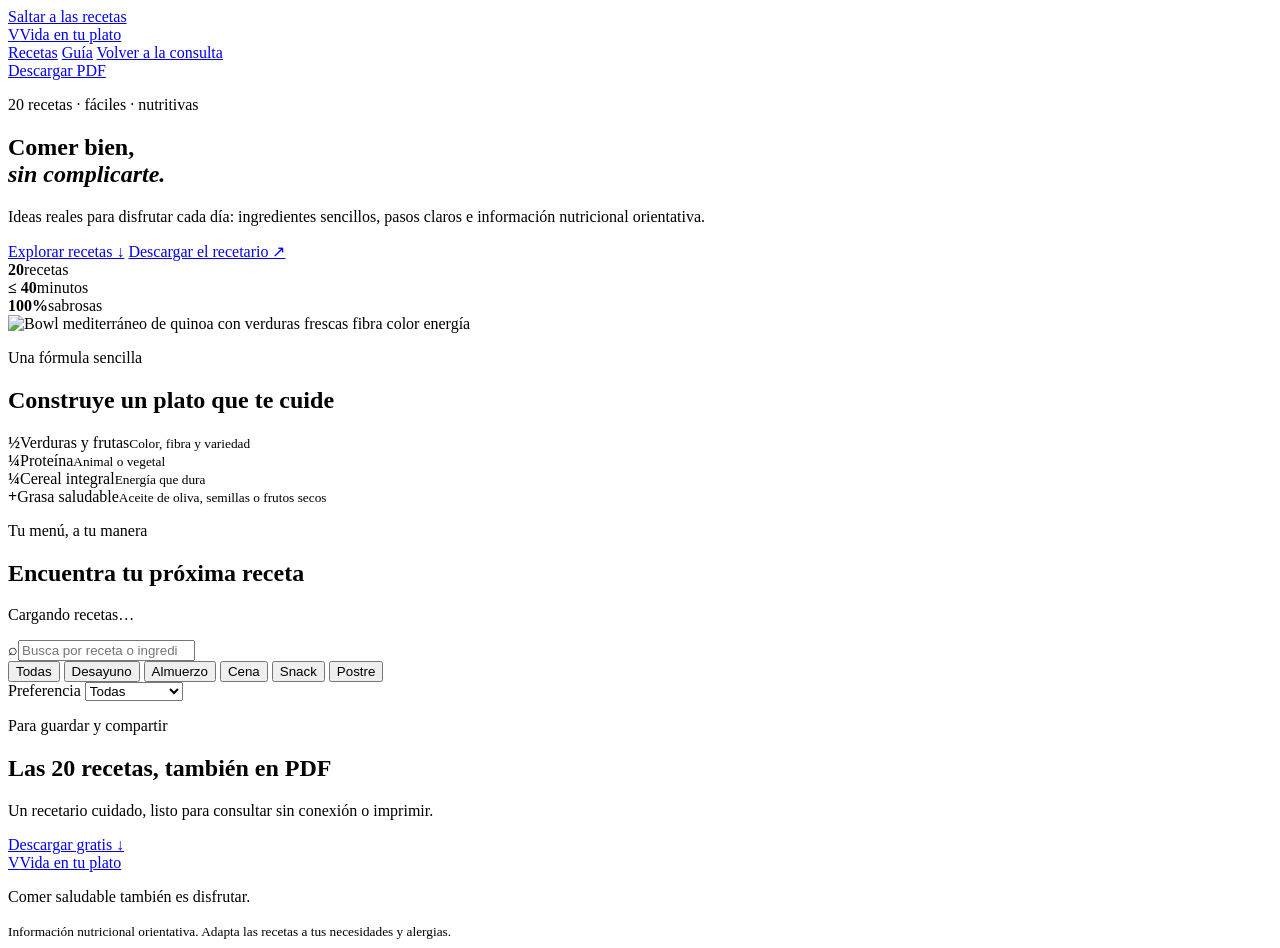
==== recetario/index.html @ 572459e5 "Añade el recetario integrado Crea la página interna del recetario para eliminar la dependencia de Ch" ====
<!doctype html>
<html lang="es">
<head>
  <meta charset="utf-8">
  <meta name="viewport" content="width=device-width, initial-scale=1">
  <title>Vida en tu plato | Recetario de Paulina Lagos</title>
  <meta name="description" content="20 recetas saludables con buscador, filtros, ingredientes, preparación e información nutricional orientativa.">
  <meta name="theme-color" content="#f6f1e7">
  <meta property="og:title" content="Vida en tu plato | Paulina Lagos">
  <meta property="og:description" content="20 recetas saludables, fáciles y llenas de sabor.">
  <meta property="og:type" content="website">
  <meta property="og:image" content="https://nutripaulilagos.github.io/nutricionfemenina/recetario/og.webp">
  <link rel="stylesheet" href="styles.css">
  <script src="app.js" defer></script>
</head>
<body>
  <a class="skip-link" href="#recetas">Saltar a las recetas</a>
  <main>
    <header class="nav">
      <a class="brand" href="#inicio" aria-label="Ir al inicio del recetario"><span aria-hidden="true">V</span>Vida en tu plato</a>
      <nav aria-label="Navegación del recetario">
        <a href="#recetas">Recetas</a>
        <a href="#guia">Guía</a>
        <a href="../" target="_top">Volver a la consulta</a>
      </nav>
      <a class="download small" href="recetario-vida-en-tu-plato.pdf" download>Descargar PDF</a>
    </header>

    <section class="hero" id="inicio">
      <div class="hero-copy">
        <p class="eyebrow">20 recetas · fáciles · nutritivas</p>
        <h1>Comer bien,<br><em>sin complicarte.</em></h1>
        <p class="intro">Ideas reales para disfrutar cada día: ingredientes sencillos, pasos claros e información nutricional orientativa.</p>
        <div class="hero-actions">
          <a class="primary" href="#recetas">Explorar recetas ↓</a>
          <a class="text-link" href="recetario-vida-en-tu-plato.pdf" download>Descargar el recetario ↗</a>
        </div>
        <div class="stats" aria-label="Resumen del recetario">
          <div><strong>20</strong><span>recetas</span></div>
          <div><strong>≤ 40</strong><span>minutos</span></div>
          <div><strong>100%</strong><span>sabrosas</span></div>
        </div>
      </div>
      <div class="hero-art" aria-label="Selección de recetas saludables">
        <img class="hero-photo" src="recipes/05.webp" alt="Bowl mediterráneo de quinoa con verduras frescas" width="1100" height="1100">
        <span class="note n1">fibra</span>
        <span class="note n2">color</span>
        <span class="note n3">energía</span>
      </div>
    </section>

    <section class="guide" id="guia">
      <p class="eyebrow">Una fórmula sencilla</p>
      <h2>Construye un plato que te cuide</h2>
      <div class="formula">
        <div><b>½</b><span>Verduras y frutas</span><small>Color, fibra y variedad</small></div>
        <div><b>¼</b><span>Proteína</span><small>Animal o vegetal</small></div>
        <div><b>¼</b><span>Cereal integral</span><small>Energía que dura</small></div>
        <div><b>+</b><span>Grasa saludable</span><small>Aceite de oliva, semillas o frutos secos</small></div>
      </div>
    </section>

    <section class="recipes-section" id="recetas">
      <div class="section-head">
        <div>
          <p class="eyebrow">Tu menú, a tu manera</p>
          <h2>Encuentra tu próxima receta</h2>
        </div>
        <p id="recipe-count" aria-live="polite">Cargando recetas…</p>
      </div>
      <div class="tools">
        <label class="search"><span aria-hidden="true">⌕</span><input id="recipe-search" type="search" aria-label="Buscar recetas" placeholder="Busca por receta o ingrediente…"></label>
        <div class="chips" aria-label="Filtrar por comida">
          <button class="active" type="button" data-category="Todas" aria-pressed="true">Todas</button>
          <button type="button" data-category="Desayuno" aria-pressed="false">Desayuno</button>
          <button type="button" data-category="Almuerzo" aria-pressed="false">Almuerzo</button>
          <button type="button" data-category="Cena" aria-pressed="false">Cena</button>
          <button type="button" data-category="Snack" aria-pressed="false">Snack</button>
          <button type="button" data-category="Postre" aria-pressed="false">Postre</button>
        </div>
        <label class="diet">Preferencia
          <select id="diet-filter">
            <option>Todas</option>
            <option>Vegetariana</option>
            <option>Vegana</option>
            <option>Sin gluten</option>
            <option>Alta proteína</option>
          </select>
        </label>
      </div>
      <div class="grid" id="recipe-grid"></div>
      <div class="empty" id="empty-state" hidden>
        <span aria-hidden="true">🥣</span>
        <h3>No encontramos coincidencias</h3>
        <p>Prueba con otro ingrediente o elimina algún filtro.</p>
      </div>
      <noscript>Activa JavaScript para usar el buscador y abrir las recetas. También puedes descargar el recetario en PDF.</noscript>
    </section>

    <section class="download-band">
      <div>
        <p class="eyebrow">Para guardar y compartir</p>
        <h2>Las 20 recetas, también en PDF</h2>
        <p>Un recetario cuidado, listo para consultar sin conexión o imprimir.</p>
      </div>
      <a class="primary light" href="recetario-vida-en-tu-plato.pdf" download>Descargar gratis ↓</a>
    </section>

    <footer>
      <a class="brand" href="#inicio"><span aria-hidden="true">V</span>Vida en tu plato</a>
      <p>Comer saludable también es disfrutar.</p>
      <small>Información nutricional orientativa. Adapta las recetas a tus necesidades y alergias.</small>
    </footer>
  </main>

  <div class="modal-backdrop" id="recipe-modal" role="presentation" hidden>
    <article class="modal" role="dialog" aria-modal="true" aria-labelledby="recipe-title">
      <button class="close" type="button" aria-label="Cerrar receta">×</button>
      <img class="modal-photo" id="modal-photo" src="" alt="" width="1100" height="1100">
      <div class="modal-title">
        <div>
          <p class="eyebrow" id="modal-category"></p>
          <h2 id="recipe-title"></h2>
          <p id="modal-description"></p>
        </div>
      </div>
      <div class="quick" id="modal-quick"></div>
      <div class="modal-grid">
        <section><h3>Ingredientes</h3><ul id="modal-ingredients"></ul></section>
        <section><h3>Preparación</h3><ol id="modal-steps"></ol></section>
      </div>
      <div class="nutrition">
        <h3>Por porción</h3>
        <div id="modal-nutrition"></div>
      </div>
      <div class="details" id="modal-details"></div>
    </article>
  </div>
</body>
</html>
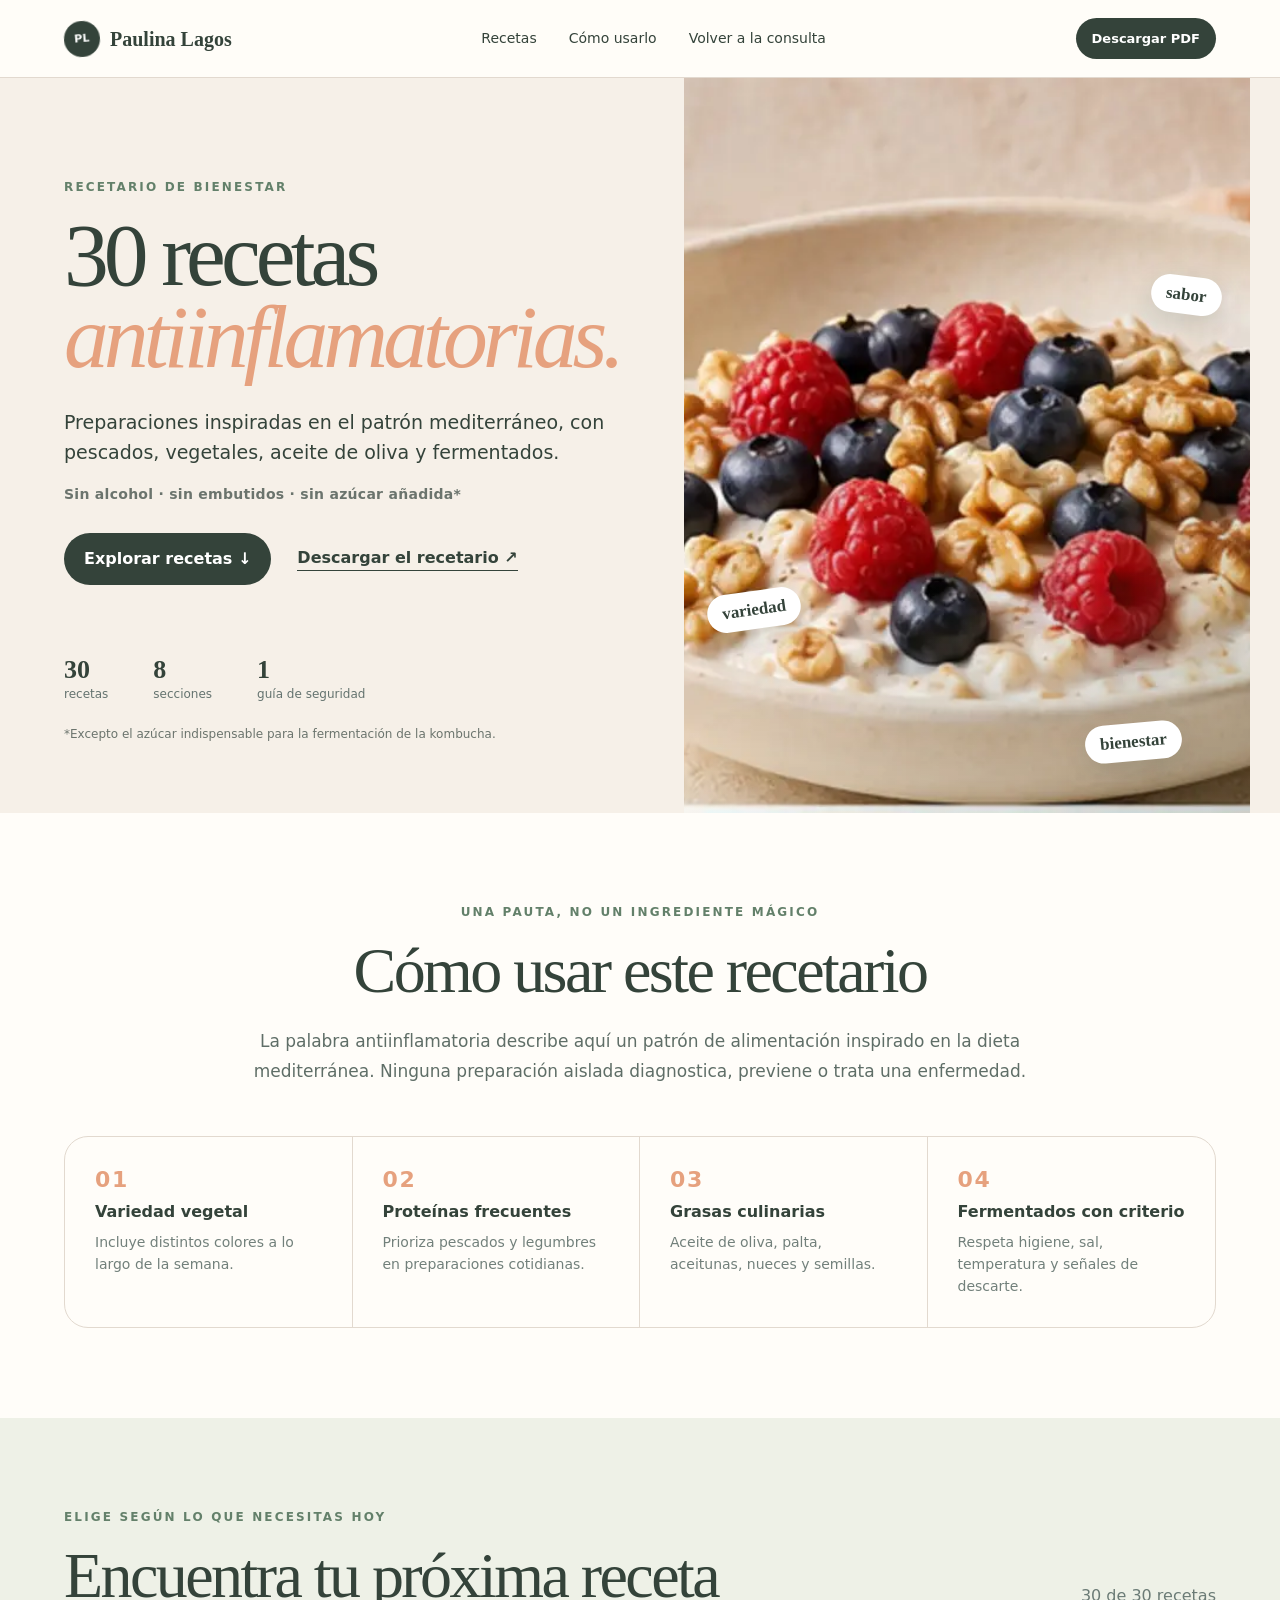
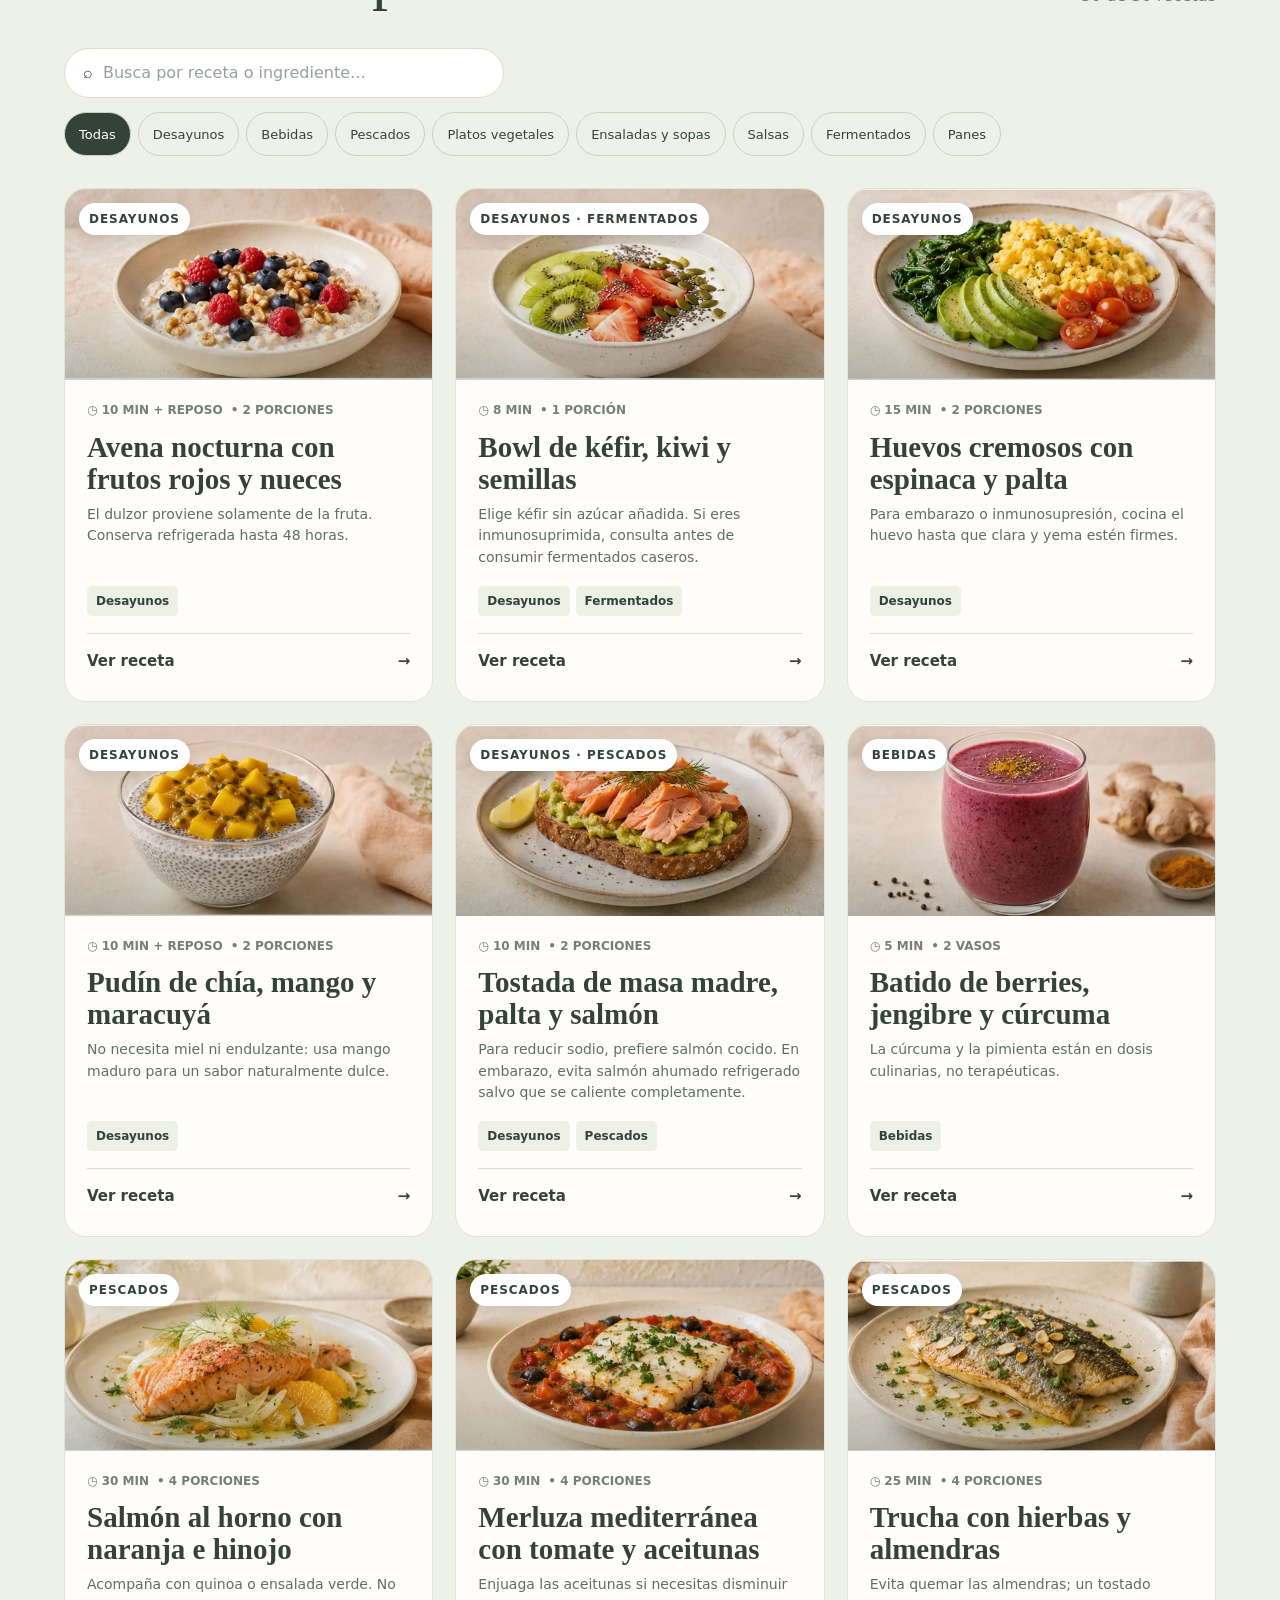
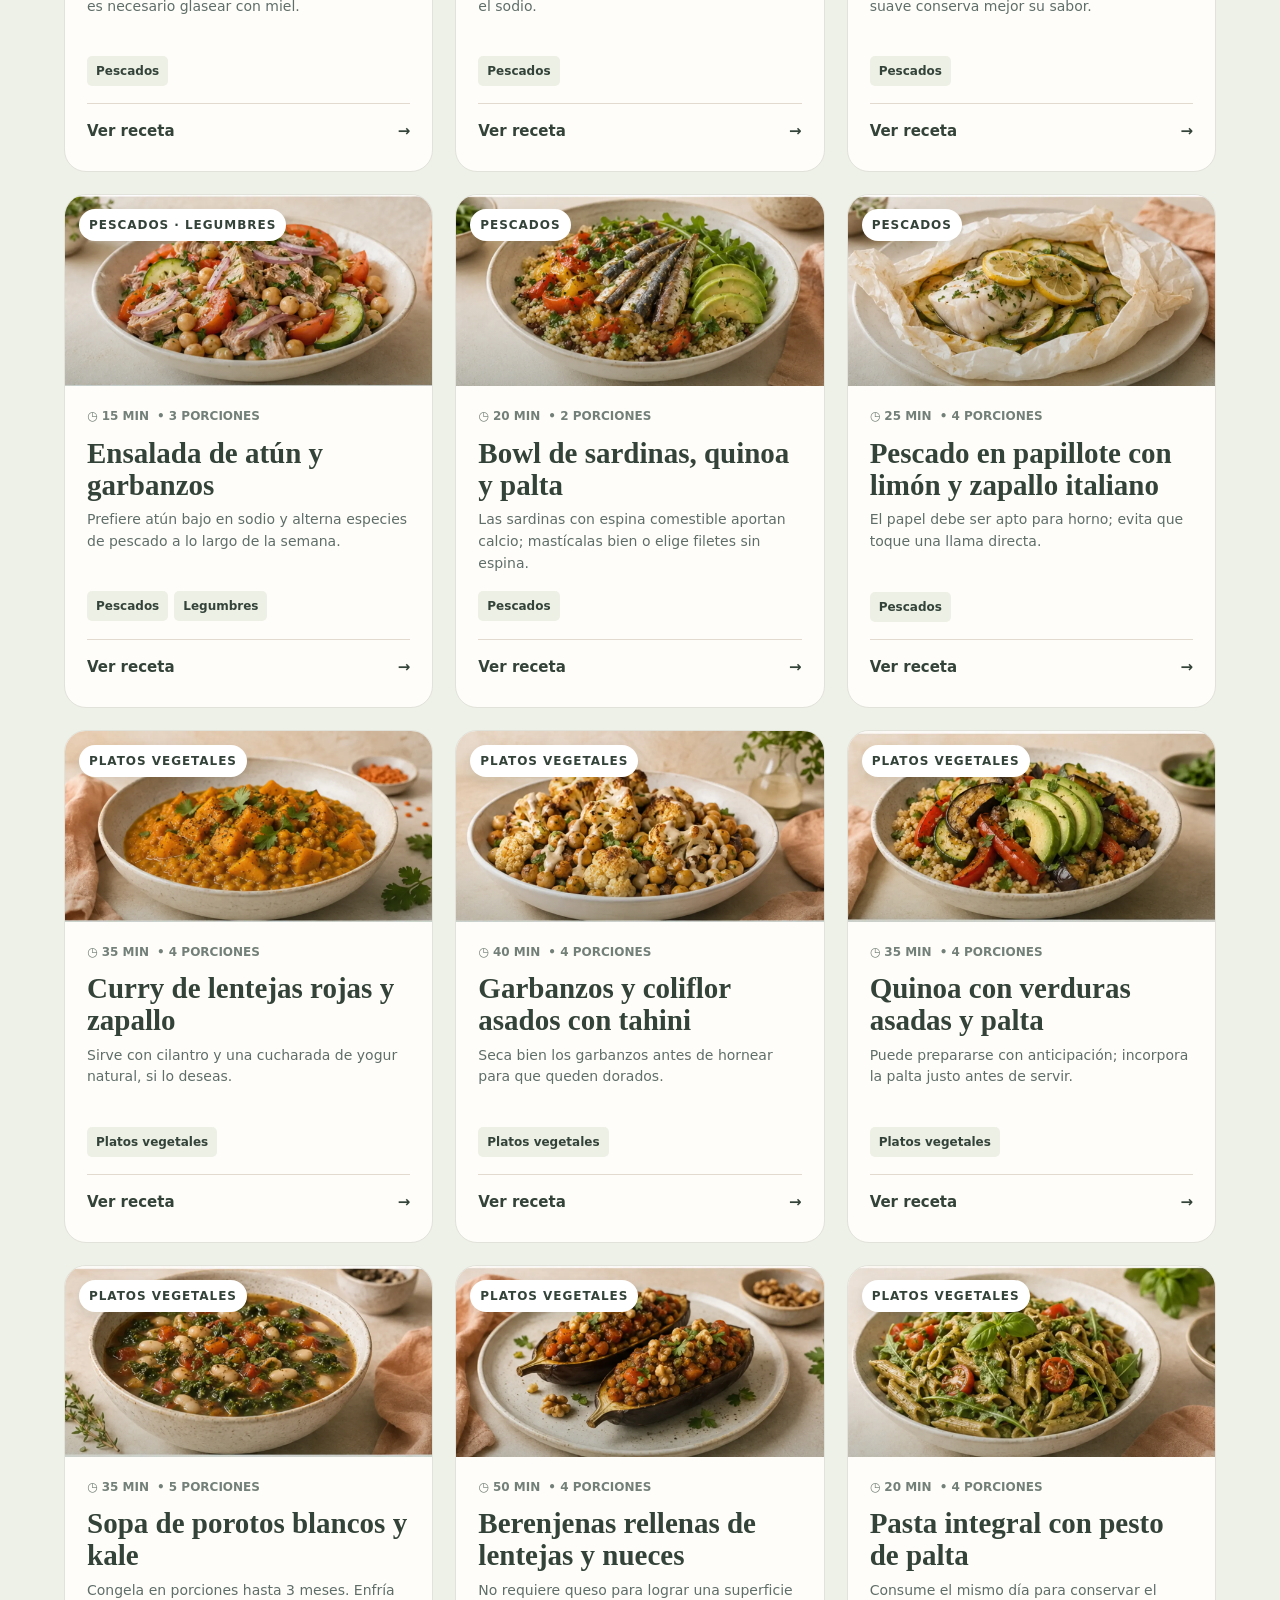
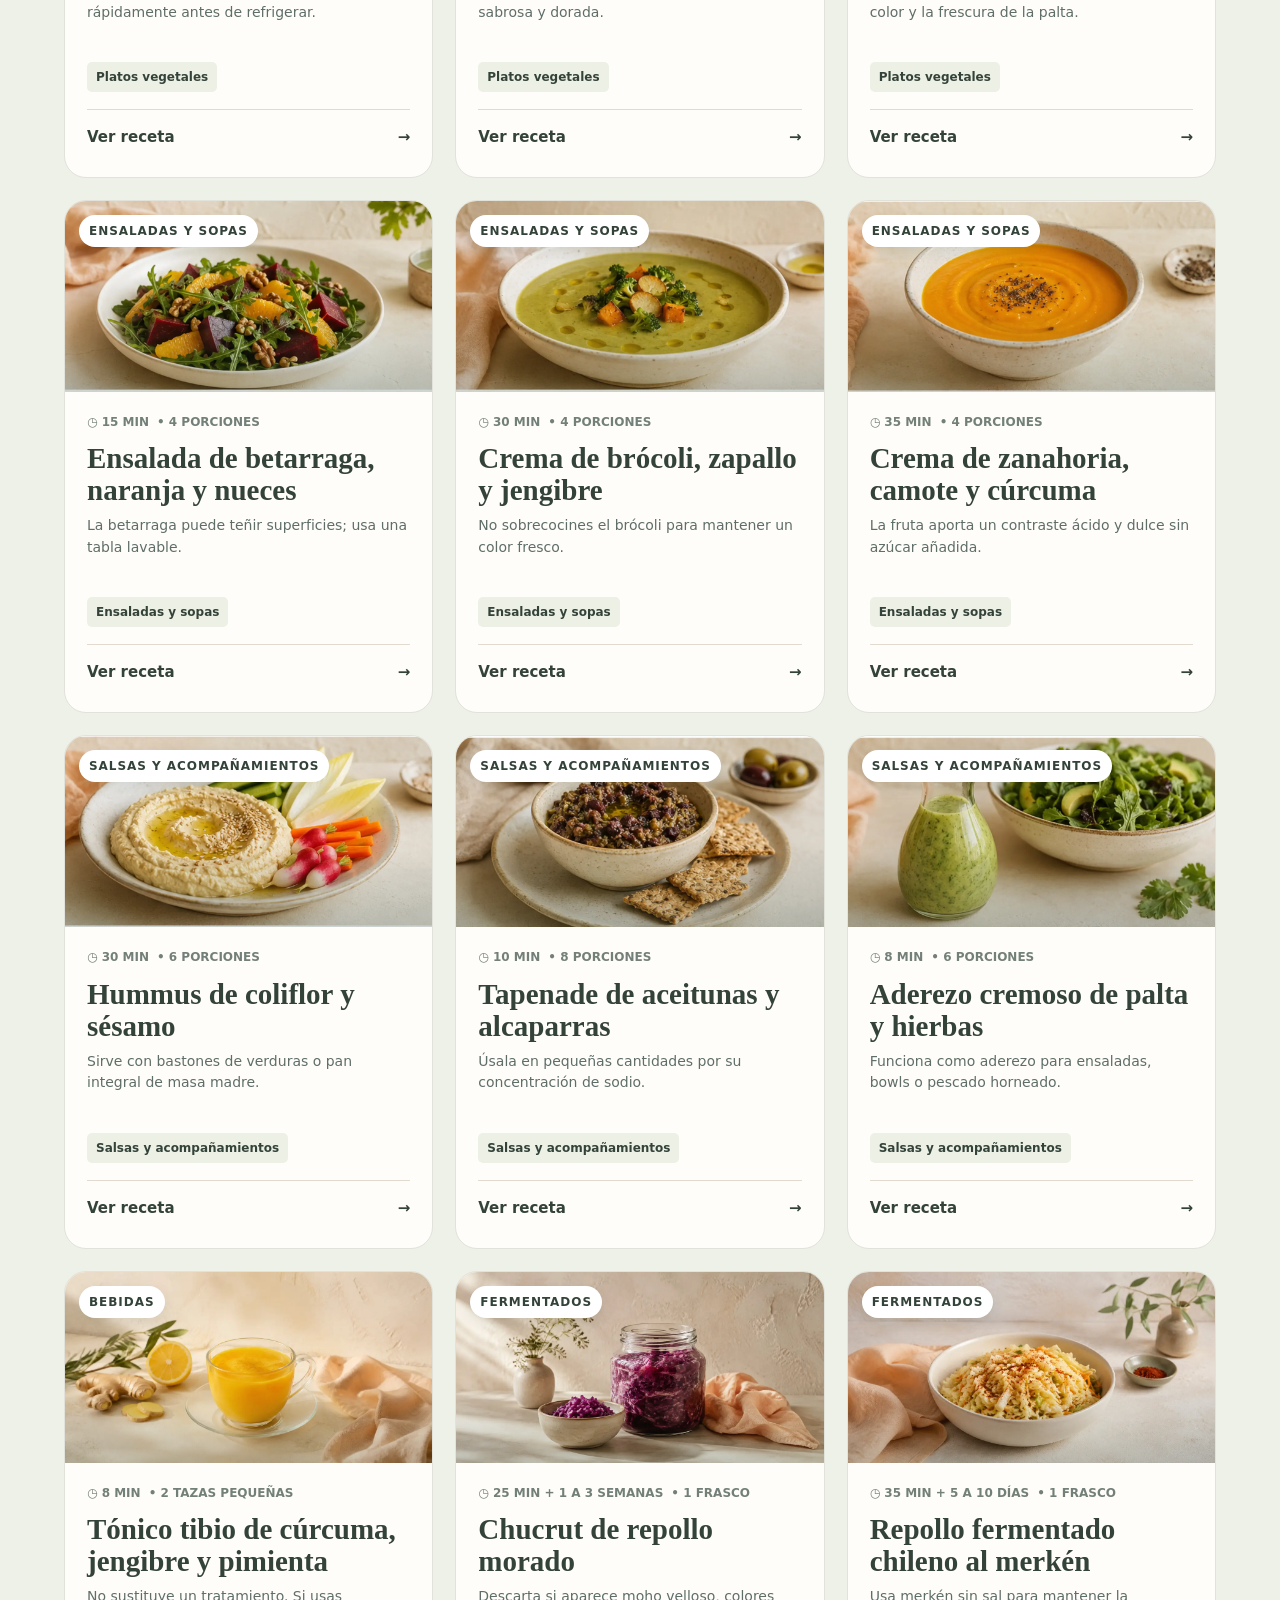
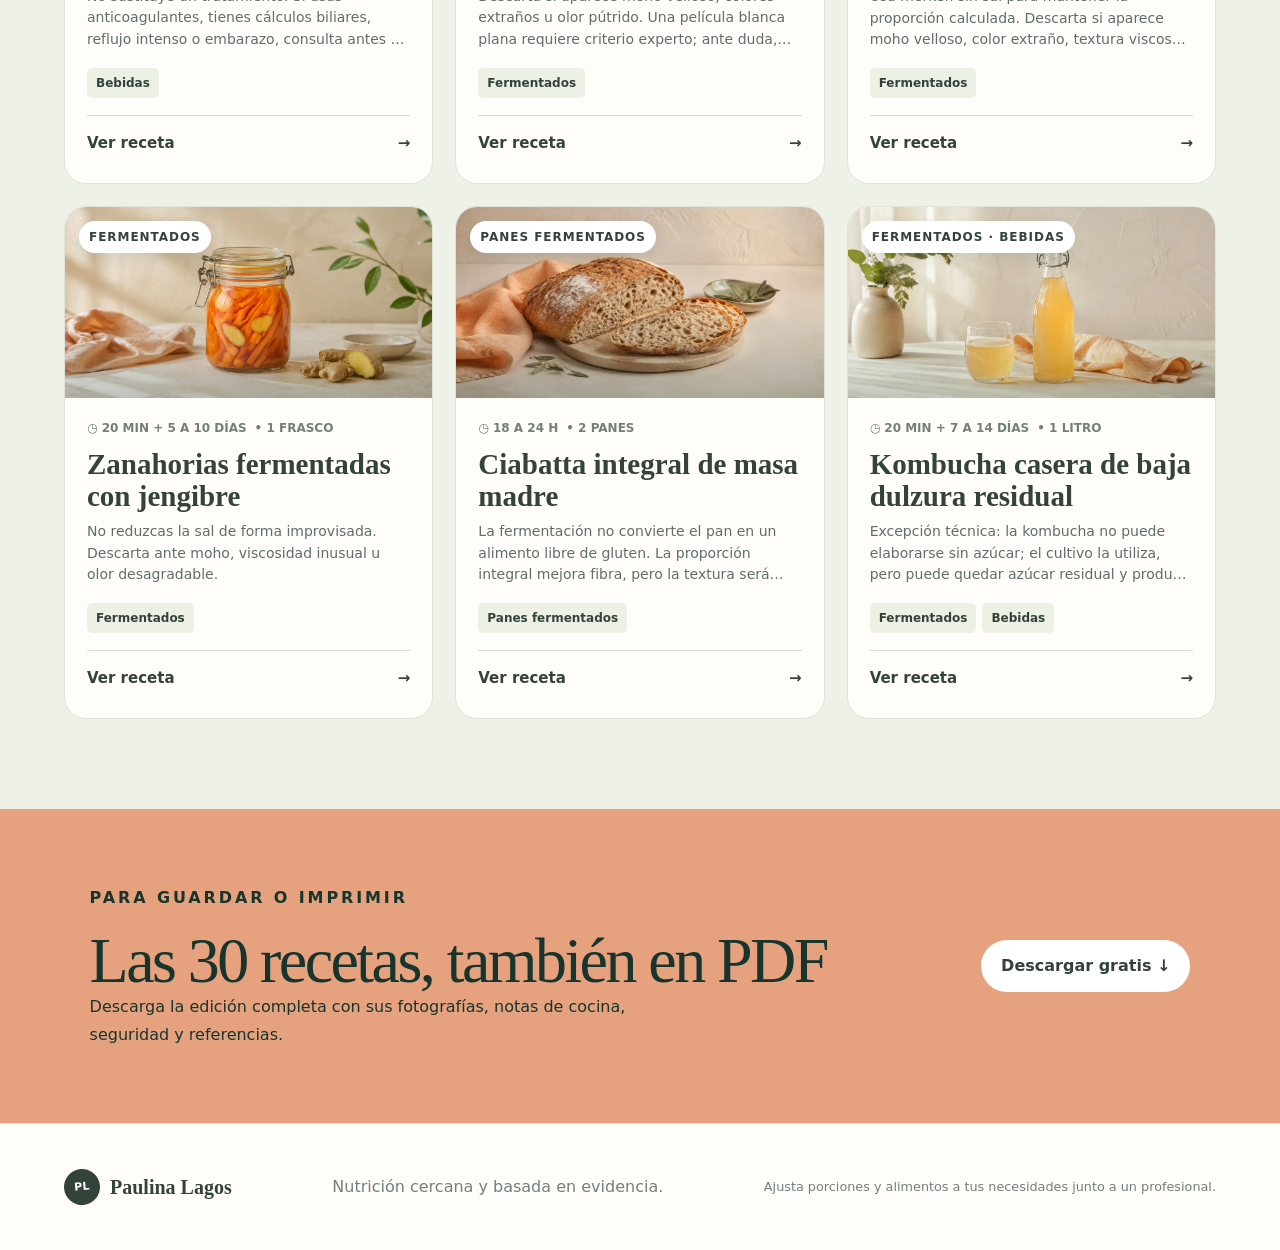
==== commit 3b91e17f: "Integra recetario mediterráneo de 30 recetas" ====
--- a/recetario/index.html
+++ b/recetario/index.html
@@ -3,125 +3,121 @@
 <head>
   <meta charset="utf-8">
   <meta name="viewport" content="width=device-width, initial-scale=1">
-  <title>Vida en tu plato | Recetario de Paulina Lagos</title>
-  <meta name="description" content="20 recetas saludables con buscador, filtros, ingredientes, preparación e información nutricional orientativa.">
+  <title>30 recetas antiinflamatorias | Paulina Lagos</title>
+  <meta name="description" content="Recetario de bienestar con 30 preparaciones inspiradas en el patrón mediterráneo: pescados, vegetales, aceite de oliva y fermentados.">
   <meta name="theme-color" content="#f6f1e7">
-  <meta property="og:title" content="Vida en tu plato | Paulina Lagos">
-  <meta property="og:description" content="20 recetas saludables, fáciles y llenas de sabor.">
+  <meta property="og:title" content="30 recetas antiinflamatorias | Paulina Lagos">
+  <meta property="og:description" content="Pescados, vegetales, aceite de oliva y fermentados en un recetario práctico y basado en una pauta mediterránea.">
   <meta property="og:type" content="website">
   <meta property="og:image" content="https://nutripaulilagos.github.io/nutricionfemenina/recetario/og.webp">
-  <link rel="stylesheet" href="styles.css">
-  <script src="app.js" defer></script>
+  <link rel="stylesheet" href="styles.css?v=20260904-mediterraneo">
+  <script src="app.js?v=20260904-mediterraneo" defer></script>
 </head>
 <body>
   <a class="skip-link" href="#recetas">Saltar a las recetas</a>
   <main>
     <header class="nav">
-      <a class="brand" href="#inicio" aria-label="Ir al inicio del recetario"><span aria-hidden="true">V</span>Vida en tu plato</a>
+      <a class="brand" href="#inicio" aria-label="Ir al inicio del recetario"><span aria-hidden="true">PL</span>Paulina Lagos</a>
       <nav aria-label="Navegación del recetario">
         <a href="#recetas">Recetas</a>
-        <a href="#guia">Guía</a>
+        <a href="#guia">Cómo usarlo</a>
         <a href="../" target="_top">Volver a la consulta</a>
       </nav>
-      <a class="download small" href="recetario-vida-en-tu-plato.pdf" download>Descargar PDF</a>
+      <a class="download small" href="recetario-bienestar-dieta-mediterranea.pdf" download>Descargar PDF</a>
     </header>
 
     <section class="hero" id="inicio">
       <div class="hero-copy">
-        <p class="eyebrow">20 recetas · fáciles · nutritivas</p>
-        <h1>Comer bien,<br><em>sin complicarte.</em></h1>
-        <p class="intro">Ideas reales para disfrutar cada día: ingredientes sencillos, pasos claros e información nutricional orientativa.</p>
+        <p class="eyebrow">Recetario de bienestar</p>
+        <h1>30 recetas<br><em>antiinflamatorias.</em></h1>
+        <p class="intro">Preparaciones inspiradas en el patrón mediterráneo, con pescados, vegetales, aceite de oliva y fermentados.</p>
+        <p class="hero-note">Sin alcohol · sin embutidos · sin azúcar añadida*</p>
         <div class="hero-actions">
           <a class="primary" href="#recetas">Explorar recetas ↓</a>
-          <a class="text-link" href="recetario-vida-en-tu-plato.pdf" download>Descargar el recetario ↗</a>
+          <a class="text-link" href="recetario-bienestar-dieta-mediterranea.pdf" download>Descargar el recetario ↗</a>
         </div>
         <div class="stats" aria-label="Resumen del recetario">
-          <div><strong>20</strong><span>recetas</span></div>
-          <div><strong>≤ 40</strong><span>minutos</span></div>
-          <div><strong>100%</strong><span>sabrosas</span></div>
+          <div><strong>30</strong><span>recetas</span></div>
+          <div><strong>8</strong><span>secciones</span></div>
+          <div><strong>1</strong><span>guía de seguridad</span></div>
         </div>
+        <small class="sugar-note">*Excepto el azúcar indispensable para la fermentación de la kombucha.</small>
       </div>
-      <div class="hero-art" aria-label="Selección de recetas saludables">
-        <img class="hero-photo" src="recipes/05.webp" alt="Bowl mediterráneo de quinoa con verduras frescas" width="1100" height="1100">
-        <span class="note n1">fibra</span>
-        <span class="note n2">color</span>
-        <span class="note n3">energía</span>
+      <div class="hero-art" aria-label="Avena nocturna con frutos rojos y nueces">
+        <img class="hero-photo" src="recipes/01.webp" alt="Avena nocturna con frutos rojos y nueces" width="1200" height="624" fetchpriority="high">
+        <span class="note n1">variedad</span>
+        <span class="note n2">sabor</span>
+        <span class="note n3">bienestar</span>
       </div>
     </section>
 
     <section class="guide" id="guia">
-      <p class="eyebrow">Una fórmula sencilla</p>
-      <h2>Construye un plato que te cuide</h2>
+      <p class="eyebrow">Una pauta, no un ingrediente mágico</p>
+      <h2>Cómo usar este recetario</h2>
+      <p class="guide-intro">La palabra antiinflamatoria describe aquí un patrón de alimentación inspirado en la dieta mediterránea. Ninguna preparación aislada diagnostica, previene o trata una enfermedad.</p>
       <div class="formula">
-        <div><b>½</b><span>Verduras y frutas</span><small>Color, fibra y variedad</small></div>
-        <div><b>¼</b><span>Proteína</span><small>Animal o vegetal</small></div>
-        <div><b>¼</b><span>Cereal integral</span><small>Energía que dura</small></div>
-        <div><b>+</b><span>Grasa saludable</span><small>Aceite de oliva, semillas o frutos secos</small></div>
+        <div><b>01</b><span>Variedad vegetal</span><small>Incluye distintos colores a lo largo de la semana.</small></div>
+        <div><b>02</b><span>Proteínas frecuentes</span><small>Prioriza pescados y legumbres en preparaciones cotidianas.</small></div>
+        <div><b>03</b><span>Grasas culinarias</span><small>Aceite de oliva, palta, aceitunas, nueces y semillas.</small></div>
+        <div><b>04</b><span>Fermentados con criterio</span><small>Respeta higiene, sal, temperatura y señales de descarte.</small></div>
       </div>
     </section>
 
     <section class="recipes-section" id="recetas">
       <div class="section-head">
         <div>
-          <p class="eyebrow">Tu menú, a tu manera</p>
+          <p class="eyebrow">Elige según lo que necesitas hoy</p>
           <h2>Encuentra tu próxima receta</h2>
         </div>
         <p id="recipe-count" aria-live="polite">Cargando recetas…</p>
       </div>
       <div class="tools">
         <label class="search"><span aria-hidden="true">⌕</span><input id="recipe-search" type="search" aria-label="Buscar recetas" placeholder="Busca por receta o ingrediente…"></label>
-        <div class="chips" aria-label="Filtrar por comida">
+        <div class="chips" aria-label="Filtrar recetas por sección">
           <button class="active" type="button" data-category="Todas" aria-pressed="true">Todas</button>
-          <button type="button" data-category="Desayuno" aria-pressed="false">Desayuno</button>
-          <button type="button" data-category="Almuerzo" aria-pressed="false">Almuerzo</button>
-          <button type="button" data-category="Cena" aria-pressed="false">Cena</button>
-          <button type="button" data-category="Snack" aria-pressed="false">Snack</button>
-          <button type="button" data-category="Postre" aria-pressed="false">Postre</button>
+          <button type="button" data-category="Desayunos" aria-pressed="false">Desayunos</button>
+          <button type="button" data-category="Bebidas" aria-pressed="false">Bebidas</button>
+          <button type="button" data-category="Pescados" aria-pressed="false">Pescados</button>
+          <button type="button" data-category="Platos vegetales" aria-pressed="false">Platos vegetales</button>
+          <button type="button" data-category="Ensaladas y sopas" aria-pressed="false">Ensaladas y sopas</button>
+          <button type="button" data-category="Salsas y acompañamientos" aria-pressed="false">Salsas</button>
+          <button type="button" data-category="Fermentados" aria-pressed="false">Fermentados</button>
+          <button type="button" data-category="Panes fermentados" aria-pressed="false">Panes</button>
         </div>
-        <label class="diet">Preferencia
-          <select id="diet-filter">
-            <option>Todas</option>
-            <option>Vegetariana</option>
-            <option>Vegana</option>
-            <option>Sin gluten</option>
-            <option>Alta proteína</option>
-          </select>
-        </label>
       </div>
       <div class="grid" id="recipe-grid"></div>
       <div class="empty" id="empty-state" hidden>
         <span aria-hidden="true">🥣</span>
         <h3>No encontramos coincidencias</h3>
-        <p>Prueba con otro ingrediente o elimina algún filtro.</p>
+        <p>Prueba con otro ingrediente o elimina el filtro.</p>
       </div>
       <noscript>Activa JavaScript para usar el buscador y abrir las recetas. También puedes descargar el recetario en PDF.</noscript>
     </section>
 
     <section class="download-band">
       <div>
-        <p class="eyebrow">Para guardar y compartir</p>
-        <h2>Las 20 recetas, también en PDF</h2>
-        <p>Un recetario cuidado, listo para consultar sin conexión o imprimir.</p>
+        <p class="eyebrow">Para guardar o imprimir</p>
+        <h2>Las 30 recetas, también en PDF</h2>
+        <p>Descarga la edición completa con sus fotografías, notas de cocina, seguridad y referencias.</p>
       </div>
-      <a class="primary light" href="recetario-vida-en-tu-plato.pdf" download>Descargar gratis ↓</a>
+      <a class="primary light" href="recetario-bienestar-dieta-mediterranea.pdf" download>Descargar gratis ↓</a>
     </section>
 
     <footer>
-      <a class="brand" href="#inicio"><span aria-hidden="true">V</span>Vida en tu plato</a>
-      <p>Comer saludable también es disfrutar.</p>
-      <small>Información nutricional orientativa. Adapta las recetas a tus necesidades y alergias.</small>
+      <a class="brand" href="#inicio"><span aria-hidden="true">PL</span>Paulina Lagos</a>
+      <p>Nutrición cercana y basada en evidencia.</p>
+      <small>Ajusta porciones y alimentos a tus necesidades junto a un profesional.</small>
     </footer>
   </main>
 
   <div class="modal-backdrop" id="recipe-modal" role="presentation" hidden>
-    <article class="modal" role="dialog" aria-modal="true" aria-labelledby="recipe-title">
+    <article class="modal" role="dialog" aria-modal="true" aria-labelledby="recipe-title" aria-describedby="modal-note">
       <button class="close" type="button" aria-label="Cerrar receta">×</button>
-      <img class="modal-photo" id="modal-photo" src="" alt="" width="1100" height="1100">
+      <img class="modal-photo" id="modal-photo" src="" alt="" width="1200" height="624">
       <div class="modal-title">
         <div>
           <p class="eyebrow" id="modal-category"></p>
           <h2 id="recipe-title"></h2>
-          <p id="modal-description"></p>
         </div>
       </div>
       <div class="quick" id="modal-quick"></div>
@@ -129,11 +125,7 @@
         <section><h3>Ingredientes</h3><ul id="modal-ingredients"></ul></section>
         <section><h3>Preparación</h3><ol id="modal-steps"></ol></section>
       </div>
-      <div class="nutrition">
-        <h3>Por porción</h3>
-        <div id="modal-nutrition"></div>
-      </div>
-      <div class="details" id="modal-details"></div>
+      <aside class="details" id="modal-note"><strong>Nota de cocina y seguridad</strong><p></p></aside>
     </article>
   </div>
 </body>
--- a/recetario/styles.css
+++ b/recetario/styles.css
@@ -0,0 +1,389 @@
+/*! tailwindcss v4.2.1 | MIT License | https://tailwindcss.com */
+@layer theme{:root,:host{--font-sans:ui-sans-serif, system-ui, sans-serif, "Apple Color Emoji", "Segoe UI Emoji", "Segoe UI Symbol", "Noto Color Emoji";--font-serif:ui-serif, Georgia, Cambria, "Times New Roman", Times, serif;--font-mono:ui-monospace, SFMono-Regular, Menlo, Monaco, Consolas, "Liberation Mono", "Courier New", monospace;--spacing:.25rem;--default-font-family:var(--font-sans);--default-mono-font-family:var(--font-mono)}
+}
+@layer base{*,:after,:before,::backdrop{box-sizing:border-box;border:0 solid;margin:0;padding:0}
+::file-selector-button{box-sizing:border-box;border:0 solid;margin:0;padding:0}
+html,:host{-webkit-text-size-adjust:100%;tab-size:4;line-height:1.5;font-family:var(--default-font-family,ui-sans-serif, system-ui, sans-serif, "Apple Color Emoji", "Segoe UI Emoji", "Segoe UI Symbol", "Noto Color Emoji");font-feature-settings:var(--default-font-feature-settings,normal);font-variation-settings:var(--default-font-variation-settings,normal);-webkit-tap-highlight-color:transparent}
+hr{height:0;color:inherit;border-top-width:1px}
+abbr:where([title]){-webkit-text-decoration:underline dotted;text-decoration:underline dotted}
+h1,h2,h3,h4,h5,h6{font-size:inherit;font-weight:inherit}
+a{color:inherit;-webkit-text-decoration:inherit;-webkit-text-decoration:inherit;-webkit-text-decoration:inherit;-webkit-text-decoration:inherit;text-decoration:inherit}
+b,strong{font-weight:bolder}
+code,kbd,samp,pre{font-family:var(--default-mono-font-family,ui-monospace, SFMono-Regular, Menlo, Monaco, Consolas, "Liberation Mono", "Courier New", monospace);font-feature-settings:var(--default-mono-font-feature-settings,normal);font-variation-settings:var(--default-mono-font-variation-settings,normal);font-size:1em}
+small{font-size:80%}
+sub,sup{vertical-align:baseline;font-size:75%;line-height:0;position:relative}
+sub{bottom:-.25em}
+sup{top:-.5em}
+table{text-indent:0;border-color:inherit;border-collapse:collapse}
+:-moz-focusring{outline:auto}
+progress{vertical-align:baseline}
+summary{display:list-item}
+ol,ul,menu{list-style:none}
+img,svg,video,canvas,audio,iframe,embed,object{vertical-align:middle;display:block}
+img,video{max-width:100%;height:auto}
+button,input,select,optgroup,textarea{font:inherit;font-feature-settings:inherit;font-variation-settings:inherit;letter-spacing:inherit;color:inherit;opacity:1;background-color:#0000;border-radius:0}
+::file-selector-button{font:inherit;font-feature-settings:inherit;font-variation-settings:inherit;letter-spacing:inherit;color:inherit;opacity:1;background-color:#0000;border-radius:0}
+:where(select:is([multiple],[size])) optgroup{font-weight:bolder}
+:where(select:is([multiple],[size])) optgroup option{padding-inline-start:20px}
+::file-selector-button{margin-inline-end:4px}
+::placeholder{opacity:1}
+@supports (not ((-webkit-appearance:-apple-pay-button))) or (contain-intrinsic-size:1px){::placeholder{color:currentColor}
+@supports (color:color-mix(in lab, red, red)){::placeholder{color:color-mix(in oklab, currentcolor 50%, transparent)}
+}
+}
+textarea{resize:vertical}
+::-webkit-search-decoration{-webkit-appearance:none}
+::-webkit-date-and-time-value{min-height:1lh;text-align:inherit}
+::-webkit-datetime-edit{display:inline-flex}
+::-webkit-datetime-edit-fields-wrapper{padding:0}
+::-webkit-datetime-edit{padding-block:0}
+::-webkit-datetime-edit-year-field{padding-block:0}
+::-webkit-datetime-edit-month-field{padding-block:0}
+::-webkit-datetime-edit-day-field{padding-block:0}
+::-webkit-datetime-edit-hour-field{padding-block:0}
+::-webkit-datetime-edit-minute-field{padding-block:0}
+::-webkit-datetime-edit-second-field{padding-block:0}
+::-webkit-datetime-edit-millisecond-field{padding-block:0}
+::-webkit-datetime-edit-meridiem-field{padding-block:0}
+::-webkit-calendar-picker-indicator{line-height:1}
+:-moz-ui-invalid{box-shadow:none}
+button,input:where([type=button],[type=reset],[type=submit]){appearance:button}
+::file-selector-button{appearance:button}
+::-webkit-inner-spin-button{height:auto}
+::-webkit-outer-spin-button{height:auto}
+[hidden]:where(:not([hidden=until-found])){display:none!important}
+}
+@layer components;@layer utilities{.relative{position:relative}
+.start{inset-inline-start:var(--spacing)}
+.grid{display:grid}
+.table{display:table}
+}
+:root{--ink:#34433a;--cream:#f6f0e8;--paper:#fffdf9;--sage:#aebea7;--lime:#e3ebd4;--orange:#e6a17e;--line:#e2d9cf}
+*{box-sizing:border-box}
+html{scroll-behavior:smooth}
+body{background:var(--paper);color:var(--ink);font-family:var(--font-sans),sans-serif;margin:0}
+button,input,select{font:inherit}
+a{color:inherit;text-decoration:none}
+.nav{border-bottom:1px solid var(--line);-webkit-backdrop-filter:blur(10px);backdrop-filter:blur(10px);z-index:20;background:#fffdf8f0;justify-content:space-between;align-items:center;height:78px;padding:0 5vw;display:flex;position:sticky;top:0}
+.brand{font-family:var(--font-serif);align-items:center;gap:10px;font-size:20px;font-weight:700;display:flex}
+.brand span{background:var(--ink);width:36px;height:36px;color:#fff;border-radius:50%;place-items:center;display:grid;font-family:var(--font-sans);font-size:11px;letter-spacing:.03em;transform:rotate(-5deg)}
+nav{gap:32px;font-size:14px;display:flex}
+.download,.primary{background:var(--ink);color:#fff;border-radius:100px;padding:14px 20px;font-weight:700}
+.small{padding:11px 16px;font-size:13px}
+.hero{background:var(--cream);grid-template-columns:1.05fr .95fr;min-height:710px;display:grid;overflow:hidden}
+.hero-copy{padding:100px 5vw 70px}
+.eyebrow{text-transform:uppercase;letter-spacing:.18em;color:#63806a;margin:0 0 18px;font-size:12px;font-weight:800}
+.hero h1{font:500 clamp(58px,7vw,104px)/.91 var(--font-serif);letter-spacing:-.055em;margin:0}
+.hero h1 em{color:var(--orange);font-weight:400}
+.intro{max-width:560px;margin:30px 0;font-size:19px;line-height:1.6}
+.hero-actions{align-items:center;gap:26px;display:flex}
+.text-link{border-bottom:1px solid;font-weight:700}
+.stats{gap:45px;margin-top:70px;display:flex}
+.stats div{flex-direction:column;display:flex}
+.stats strong{font:600 26px var(--font-serif)}
+.stats span{color:#64736f;font-size:12px}
+.hero-art{background:var(--sage);place-items:center;min-height:620px;display:grid;position:relative}
+.sun{background:var(--lime);border-radius:50%;width:330px;height:330px;position:absolute;top:10%;right:-70px}
+.plate{aspect-ratio:1;z-index:2;background:#f7ddad;border:26px solid #fff;border-radius:50%;grid-template:1fr 1fr/1fr 1fr;place-items:center;width:min(38vw,460px);display:grid;position:relative;transform:rotate(-7deg);box-shadow:0 30px 70px #34544433}
+.food{filter:drop-shadow(0 8px 8px #40532d30);font-size:82px}
+.f5{font-size:68px;position:absolute}
+.leaf{color:#3f684c;font-size:45px;position:absolute}
+.l1{top:12%;left:8%;transform:rotate(30deg)}
+.l2{color:var(--orange);bottom:12%;right:7%}
+.note{font:600 17px var(--font-serif);z-index:3;background:#fff;border-radius:100px;padding:9px 15px;position:absolute}
+.n1{bottom:25%;left:4%;transform:rotate(-8deg)}
+.n2{top:27%;right:5%;transform:rotate(7deg)}
+.n3{bottom:7%;right:12%;transform:rotate(-5deg)}
+.guide,.recipes-section{padding:90px 5vw}
+.guide{text-align:center}
+.guide h2,.section-head h2,.download-band h2{font:500 clamp(38px,5vw,64px)/1 var(--font-serif);letter-spacing:-.04em;margin:0}
+.formula{border:1px solid var(--line);text-align:left;border-radius:24px;grid-template-columns:repeat(4,1fr);margin-top:50px;display:grid;overflow:hidden}
+.formula div{border-right:1px solid var(--line);flex-direction:column;padding:30px;display:flex}
+.formula div:last-child{border:0}
+.formula b{font:500 48px var(--font-serif);color:var(--orange)}
+.formula span{margin:8px 0;font-weight:800}
+.formula small{color:#72807b}
+.recipes-section{background:#eef1e7}
+.section-head{justify-content:space-between;align-items:end;display:flex}
+.section-head>p{color:#6b7b76}
+.tools{flex-wrap:wrap;align-items:center;gap:14px;margin:40px 0 32px;display:flex}
+.search{border:1px solid var(--line);background:#fff;border-radius:100px;flex:1;align-items:center;gap:10px;min-width:280px;height:50px;padding:0 18px;display:flex}
+.search input{background:0 0;border:0;outline:0;width:100%}
+.chips{flex-wrap:wrap;gap:7px;display:flex}
+.chips button,.diet{color:var(--ink);cursor:pointer;background:0 0;border:1px solid #cbd2c2;border-radius:100px;padding:10px 14px}
+.chips button.active{background:var(--ink);color:#fff}
+.diet{gap:8px;font-size:13px;display:flex}
+.diet select{color:var(--ink);background:0 0;border:0;outline:0;font-weight:700}
+.grid{grid-template-columns:repeat(3,1fr);gap:22px;display:grid}
+.card{background:var(--paper);border:1px solid #e1e2da;border-radius:22px;transition:all .25s;overflow:hidden}
+.card:hover{transform:translateY(-5px);box-shadow:0 18px 45px #31513f16}
+.card-art{cursor:pointer;border:0;place-items:center;width:100%;height:210px;display:grid;position:relative}
+.card-art span{filter:drop-shadow(0 12px 10px #263c2830);font-size:94px;transition:all .2s}
+.card:hover .card-art span{transform:scale(1.08)rotate(-4deg)}
+.card-art i{text-transform:uppercase;letter-spacing:.08em;background:#fff;border-radius:100px;padding:7px 10px;font-size:11px;font-style:normal;font-weight:800;position:absolute;top:14px;left:14px}
+.tone-0{background:#dbdfb0}
+.tone-1{background:#f2c59f}
+.tone-2{background:#c6d9c6}
+.tone-3{background:#e4c8dd}
+.tone-4{background:#f0daa0}
+.tone-5{background:#bcd8d2}
+.card-body{padding:22px}
+.meta{color:#738079;text-transform:uppercase;gap:8px;font-size:11px;font-weight:700;display:flex}
+.card h3{font:600 27px/1.1 var(--font-serif);margin:12px 0 8px}
+.card p{color:#5f6e69;margin:0;font-size:14px;line-height:1.55}
+.tags{gap:6px;margin:17px 0;display:flex}
+.tags span{background:#edf0e4;border-radius:5px;padding:6px 9px;font-size:10px;font-weight:800}
+.open{border:0;border-top:1px solid var(--line);cursor:pointer;background:0 0;justify-content:space-between;width:100%;padding:16px 0 0;font-weight:800;display:flex}
+.empty{text-align:center;padding:70px}
+.empty span{font-size:60px}
+.download-band{background:var(--orange);color:#17352d;justify-content:space-between;align-items:center;padding:75px 7vw;display:flex}
+.download-band .eyebrow{color:#17352d}
+.download-band p{max-width:600px}
+.light{color:var(--ink);background:#fff}
+footer{border-top:1px solid var(--line);justify-content:space-between;align-items:center;padding:45px 5vw;display:flex}
+footer p,footer small{color:#72807b}
+.modal-backdrop{z-index:50;background:#17352dc7;place-items:center;padding:25px;display:grid;position:fixed;inset:0}
+.modal{background:var(--paper);border-radius:28px;width:min(900px,100%);max-height:92vh;padding:38px;position:relative;overflow:auto}
+.close{cursor:pointer;background:#edf0e4;border:0;border-radius:50%;width:38px;height:38px;font-size:26px;position:absolute;top:16px;right:20px}
+.modal-title{align-items:center;gap:24px;padding-right:35px;display:flex}
+.modal-title>span{font-size:76px}
+.modal-title h2{font:600 42px/1 var(--font-serif);margin:0 0 10px}
+.modal-title p:last-child{color:#60706a;margin:0}
+.quick{grid-template-columns:repeat(4,1fr);gap:10px;margin:28px 0;display:grid}
+.quick span{text-align:center;background:#edf0e4;border-radius:12px;padding:13px;font-size:12px}
+.quick b{margin-top:5px;display:block}
+.modal-grid{grid-template-columns:.8fr 1.2fr;gap:35px;display:grid}
+.modal h3{font:600 23px var(--font-serif)}
+.modal li{margin-bottom:11px;line-height:1.45}
+.modal ul{padding:0;list-style:none}
+.modal ul li:before{content:"✓";color:var(--orange);margin-right:8px;font-weight:700}
+.nutrition{background:var(--ink);color:#fff;border-radius:16px;margin-top:20px;padding:20px 24px}
+.nutrition h3{margin:0 0 13px}
+.nutrition>div{grid-template-columns:repeat(5,1fr);gap:10px;display:grid}
+.nutrition span{color:#c8d5cd;font-size:11px}
+.nutrition b{color:#fff;font-size:17px;display:block}
+.details{background:#f5f0e5;border-radius:14px;margin-top:16px;padding:12px 18px;font-size:13px}
+.details p{margin:7px 0}
+.details b{color:#3f684c}
+@media (width<=900px){.hero{grid-template-columns:1fr}
+.hero-art{min-height:500px}
+.plate{width:430px}
+.formula{grid-template-columns:1fr 1fr}
+.formula div:nth-child(2){border-right:0}
+.formula div{border-bottom:1px solid var(--line)}
+.grid{grid-template-columns:1fr 1fr}
+footer{flex-direction:column;align-items:flex-start;gap:20px}
+.download-band{gap:35px}
+.nutrition>div{grid-template-columns:repeat(3,1fr)}
+}
+@media (width<=620px){.nav nav{display:none}
+.nav{padding:0 18px}
+.download.small{font-size:0}
+.download.small:after{content:"PDF";font-size:12px}
+.hero-copy{padding:70px 22px}
+.hero h1{font-size:56px}
+.hero-actions{flex-direction:column;align-items:flex-start}
+.stats{gap:22px}
+.hero-art{min-height:400px}
+.plate{border-width:18px;width:320px}
+.food{font-size:60px}
+.guide,.recipes-section{padding:70px 20px}
+.formula,.grid{grid-template-columns:1fr}
+.formula div{border-right:0}
+.section-head{flex-direction:column;align-items:flex-start}
+.tools{align-items:stretch}
+.chips{order:2}
+.diet{justify-content:space-between}
+.download-band{flex-direction:column;align-items:flex-start;padding:60px 22px}
+.modal-backdrop{padding:0}
+.modal{border-radius:0;height:100%;max-height:none;padding:28px 20px}
+.modal-title>span{font-size:50px}
+.modal-title h2{font-size:34px}
+.quick{grid-template-columns:1fr 1fr}
+.modal-grid{grid-template-columns:1fr}
+.nutrition>div{grid-template-columns:1fr 1fr}
+.note{display:none}
+}
+.hero-art{display:block;overflow:hidden}
+.hero-photo{object-fit:cover;width:100%;height:100%;position:absolute;inset:0}
+.hero-art:after{content:"";background:linear-gradient(145deg,#0000 58%,#17352d35);position:absolute;inset:0}
+.note{box-shadow:0 8px 24px #17352d20}
+.card-art{height:230px;padding:0;display:block;overflow:hidden}
+.card-art img{object-fit:cover;width:100%;height:100%;transition:transform .45s;display:block}
+.card:hover .card-art img{transform:scale(1.055)}
+.card-art:after{content:"";background:linear-gradient(#0000 55%,#17352d35);position:absolute;inset:0}
+.card-art i{z-index:2;box-shadow:0 5px 14px #17352d18}
+.card-art span{display:none}
+.modal-photo{object-fit:cover;border-radius:28px 28px 0 0;width:calc(100% + 76px);height:340px;margin:-38px -38px 30px;display:block}
+.modal-title>span{display:none}
+@media (width<=620px){.modal-photo{border-radius:0;width:calc(100% + 40px);height:260px;margin:-28px -20px 24px}
+.hero-art{min-height:430px}
+}
+
+.skip-link{position:fixed;top:10px;left:10px;z-index:100;transform:translateY(-160%);background:var(--ink);color:#fff;border-radius:8px;padding:10px 14px}
+.skip-link:focus{transform:translateY(0)}
+button:focus-visible,a:focus-visible,input:focus-visible,select:focus-visible{outline:3px solid var(--orange);outline-offset:3px}
+.modal-backdrop[hidden],.empty[hidden]{display:none}
+.modal-open{overflow:hidden}
+noscript{display:block;margin-top:24px;padding:18px;border-radius:12px;background:#fff3cd}
+@media (width<=620px){.nav .brand{font-size:17px}.nav .brand span{width:31px;height:31px}.hero h1{letter-spacing:-.04em}.card{border-radius:18px}}
+
+/* Edición mediterránea 2026 */
+.hero-note {
+  margin: -14px 0 28px;
+  color: #6b746d;
+  font-size: 14px;
+  font-weight: 700;
+  letter-spacing: .02em;
+}
+.sugar-note {
+  display: block;
+  max-width: 560px;
+  margin-top: 22px;
+  color: #6b746d;
+  font-size: 12px;
+  line-height: 1.5;
+}
+.guide-intro {
+  max-width: 800px;
+  margin: 24px auto 0;
+  color: #5f6e67;
+  font-size: 17px;
+  line-height: 1.75;
+}
+.formula b {
+  font-family: var(--font-sans);
+  font-size: 22px;
+  font-weight: 800;
+  letter-spacing: .08em;
+}
+.formula small {
+  font-size: 14px;
+  line-height: 1.55;
+}
+.tools {
+  align-items: flex-start;
+}
+.search {
+  max-width: 440px;
+}
+.chips button {
+  min-height: 44px;
+  font-size: 13px;
+}
+.card {
+  display: flex;
+  flex-direction: column;
+}
+.card-art {
+  height: auto;
+  aspect-ratio: 1200 / 624;
+}
+.card-art i {
+  max-width: calc(100% - 28px);
+  font-size: 12px;
+  white-space: nowrap;
+  overflow: hidden;
+  text-overflow: ellipsis;
+}
+.card-body {
+  display: flex;
+  flex: 1;
+  flex-direction: column;
+}
+.meta {
+  flex-wrap: wrap;
+  font-size: 12px;
+  line-height: 1.45;
+}
+.card h3 {
+  font-size: clamp(24px, 2.4vw, 29px);
+}
+.card p {
+  display: -webkit-box;
+  min-height: 4.65em;
+  overflow: hidden;
+  font-size: 14px;
+  -webkit-box-orient: vertical;
+  -webkit-line-clamp: 3;
+  line-clamp: 3;
+}
+.tags {
+  flex-wrap: wrap;
+}
+.tags span {
+  font-size: 12px;
+}
+.open {
+  margin-top: auto;
+  min-height: 46px;
+  font-size: 15px;
+}
+.modal-photo {
+  height: auto;
+  aspect-ratio: 1200 / 624;
+}
+.quick {
+  grid-template-columns: repeat(2, minmax(0, 1fr));
+}
+.quick span {
+  font-size: 13px;
+}
+.quick b {
+  font-size: 15px;
+}
+.modal-grid section {
+  min-width: 0;
+}
+.modal li {
+  font-size: 15px;
+}
+.details {
+  margin-top: 26px;
+  padding: 20px 22px;
+  border-left: 4px solid var(--orange);
+  font-size: 14px;
+  line-height: 1.65;
+}
+.details p {
+  margin: 7px 0 0;
+}
+.download-band p {
+  font-size: 16px;
+  line-height: 1.7;
+}
+@media (width<=620px) {
+  .hero h1 {
+    font-size: clamp(44px, 14vw, 58px);
+  }
+  .hero-note {
+    line-height: 1.6;
+  }
+  .stats {
+    flex-wrap: wrap;
+    margin-top: 52px;
+  }
+  .formula div {
+    padding: 26px;
+  }
+  .search {
+    max-width: none;
+    min-width: 0;
+  }
+  .chips {
+    width: 100%;
+  }
+  .modal-grid {
+    gap: 20px;
+  }
+  .modal-title h2 {
+    font-size: 32px;
+    line-height: 1.08;
+  }
+  .modal-photo {
+    height: auto;
+  }
+  .card p {
+    min-height: auto;
+  }
+}
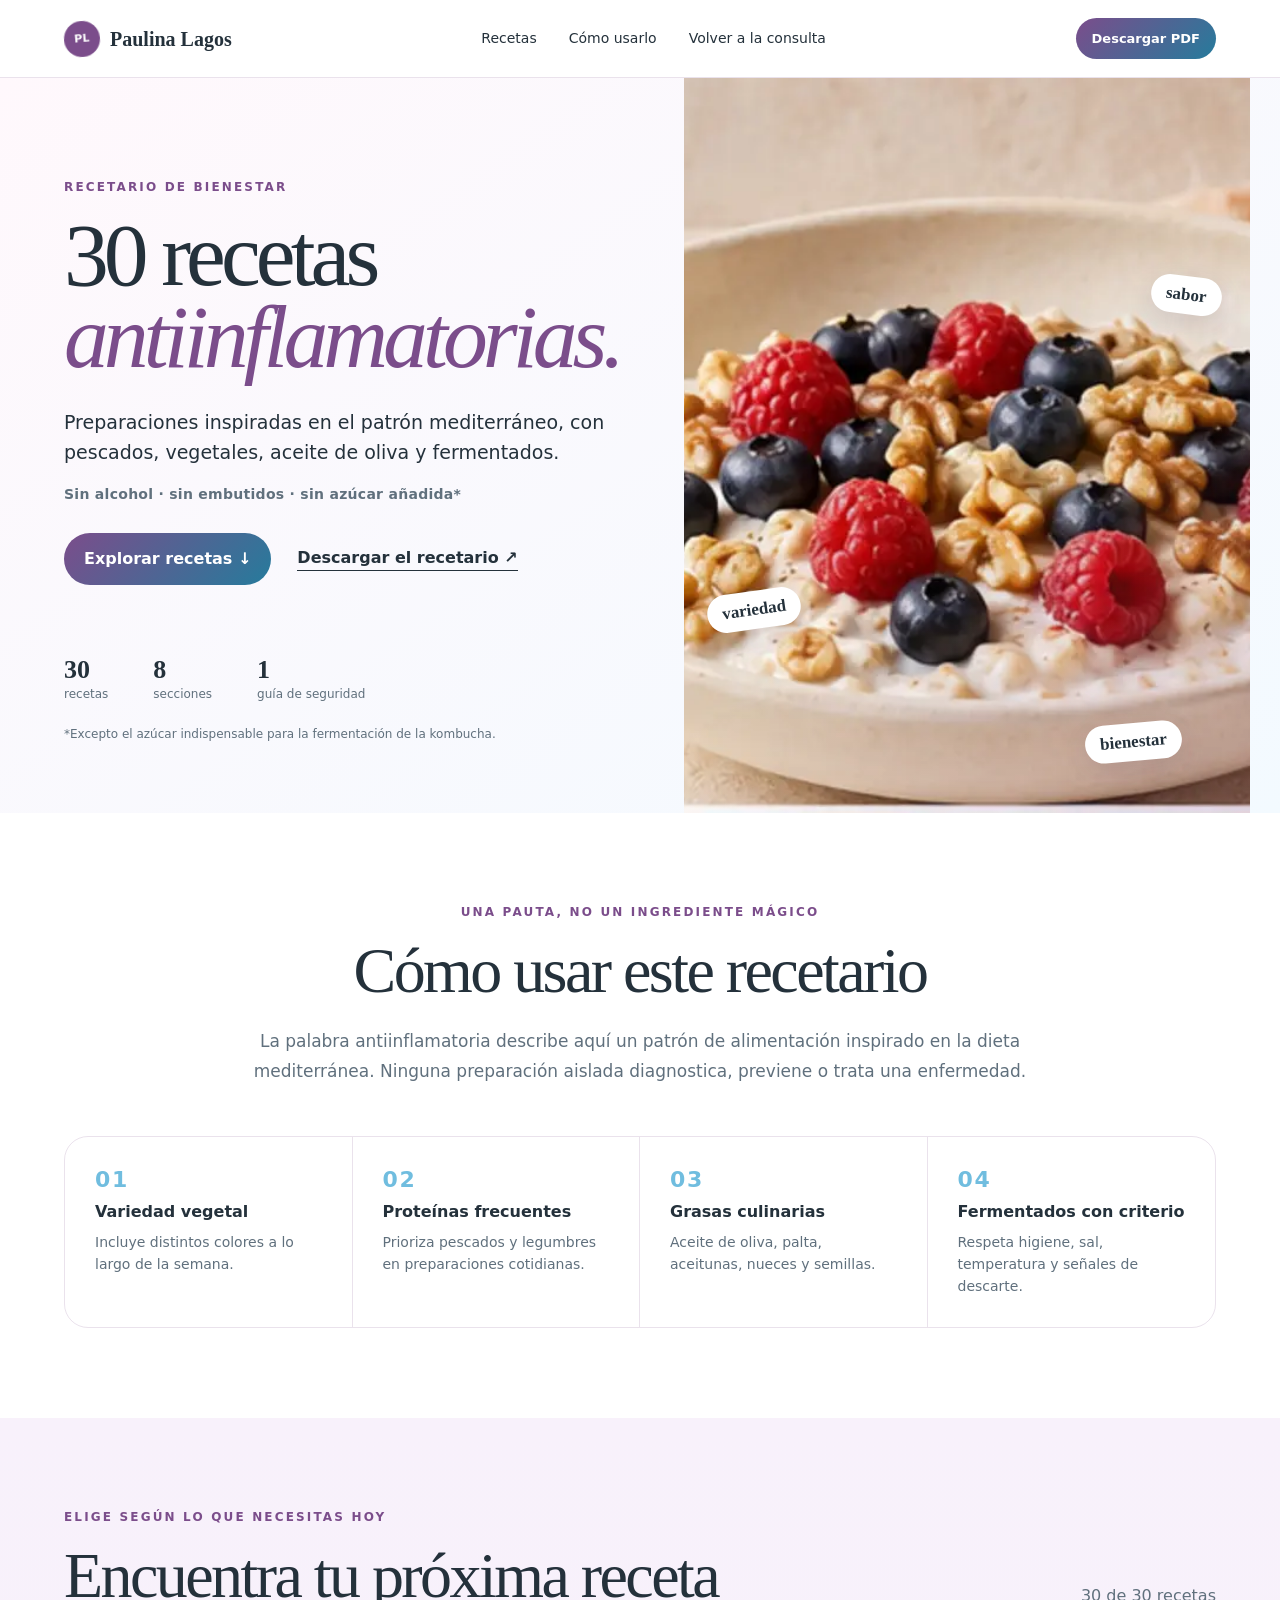
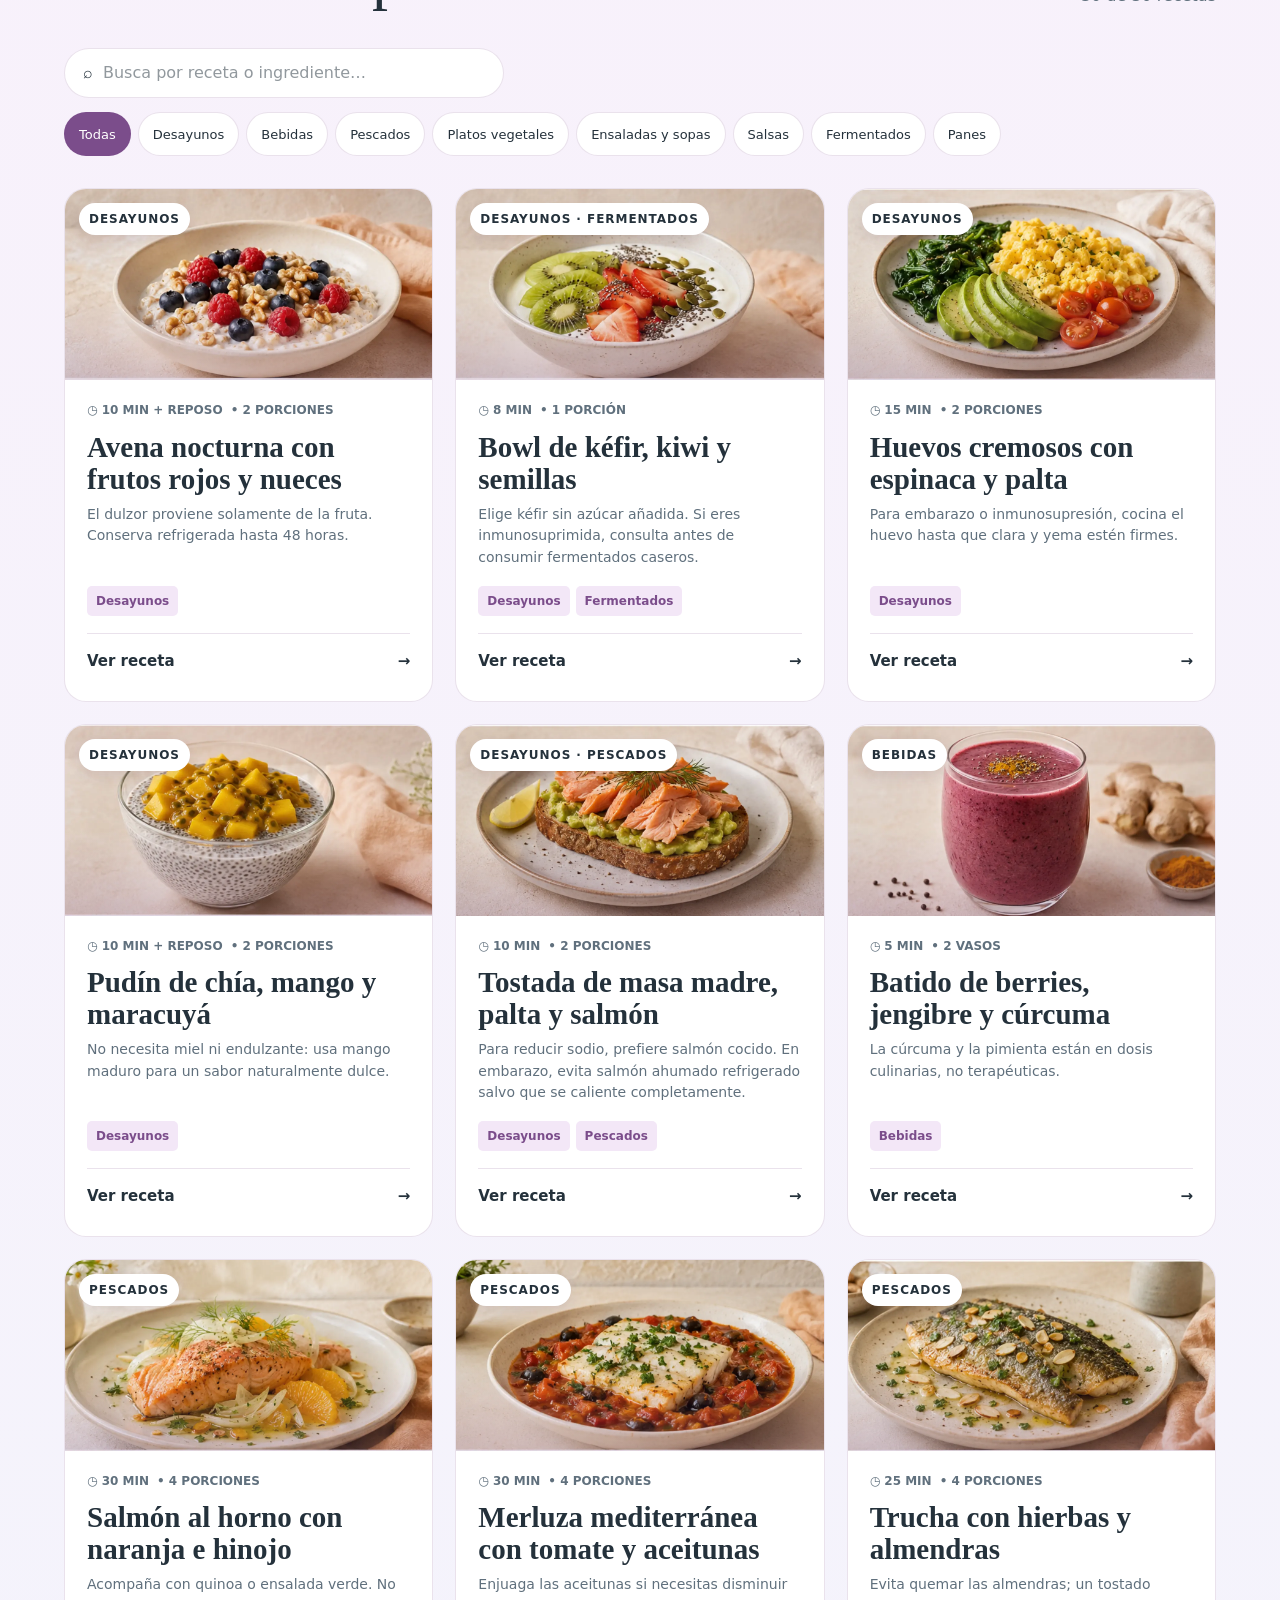
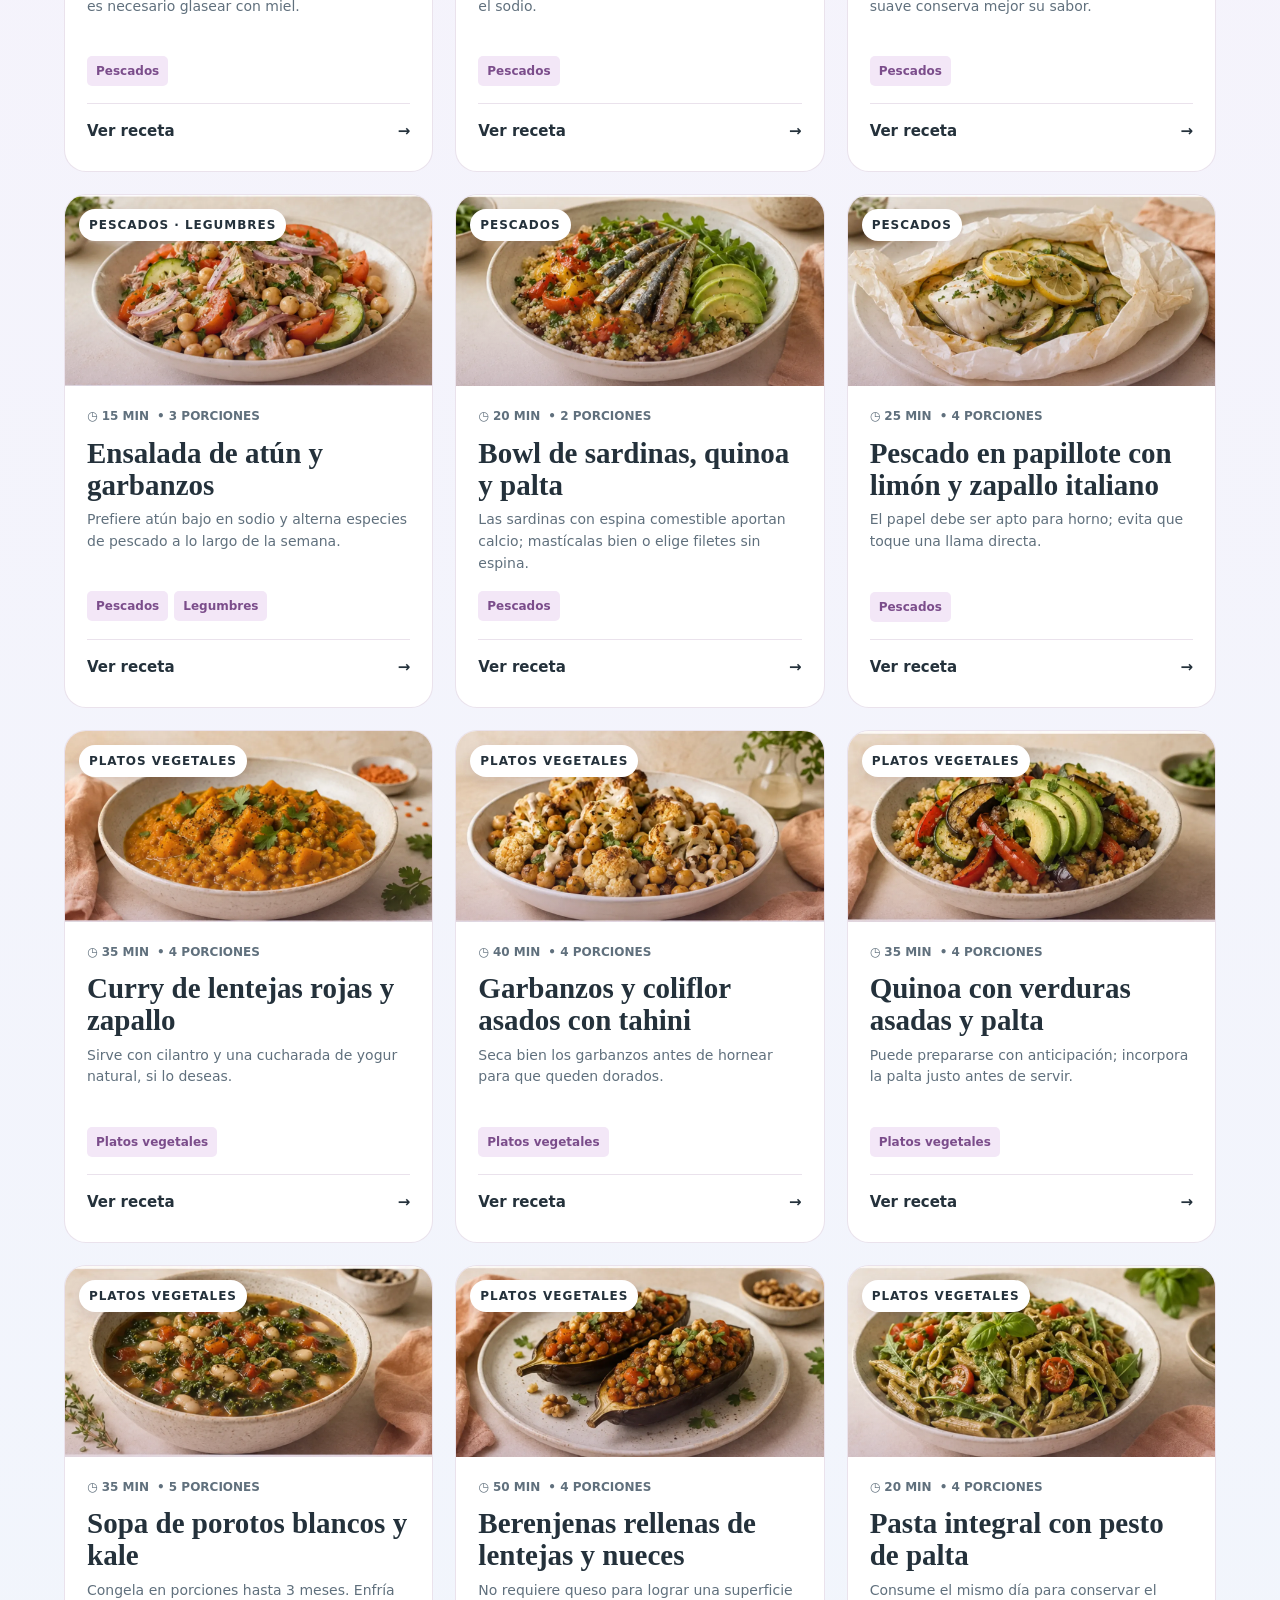
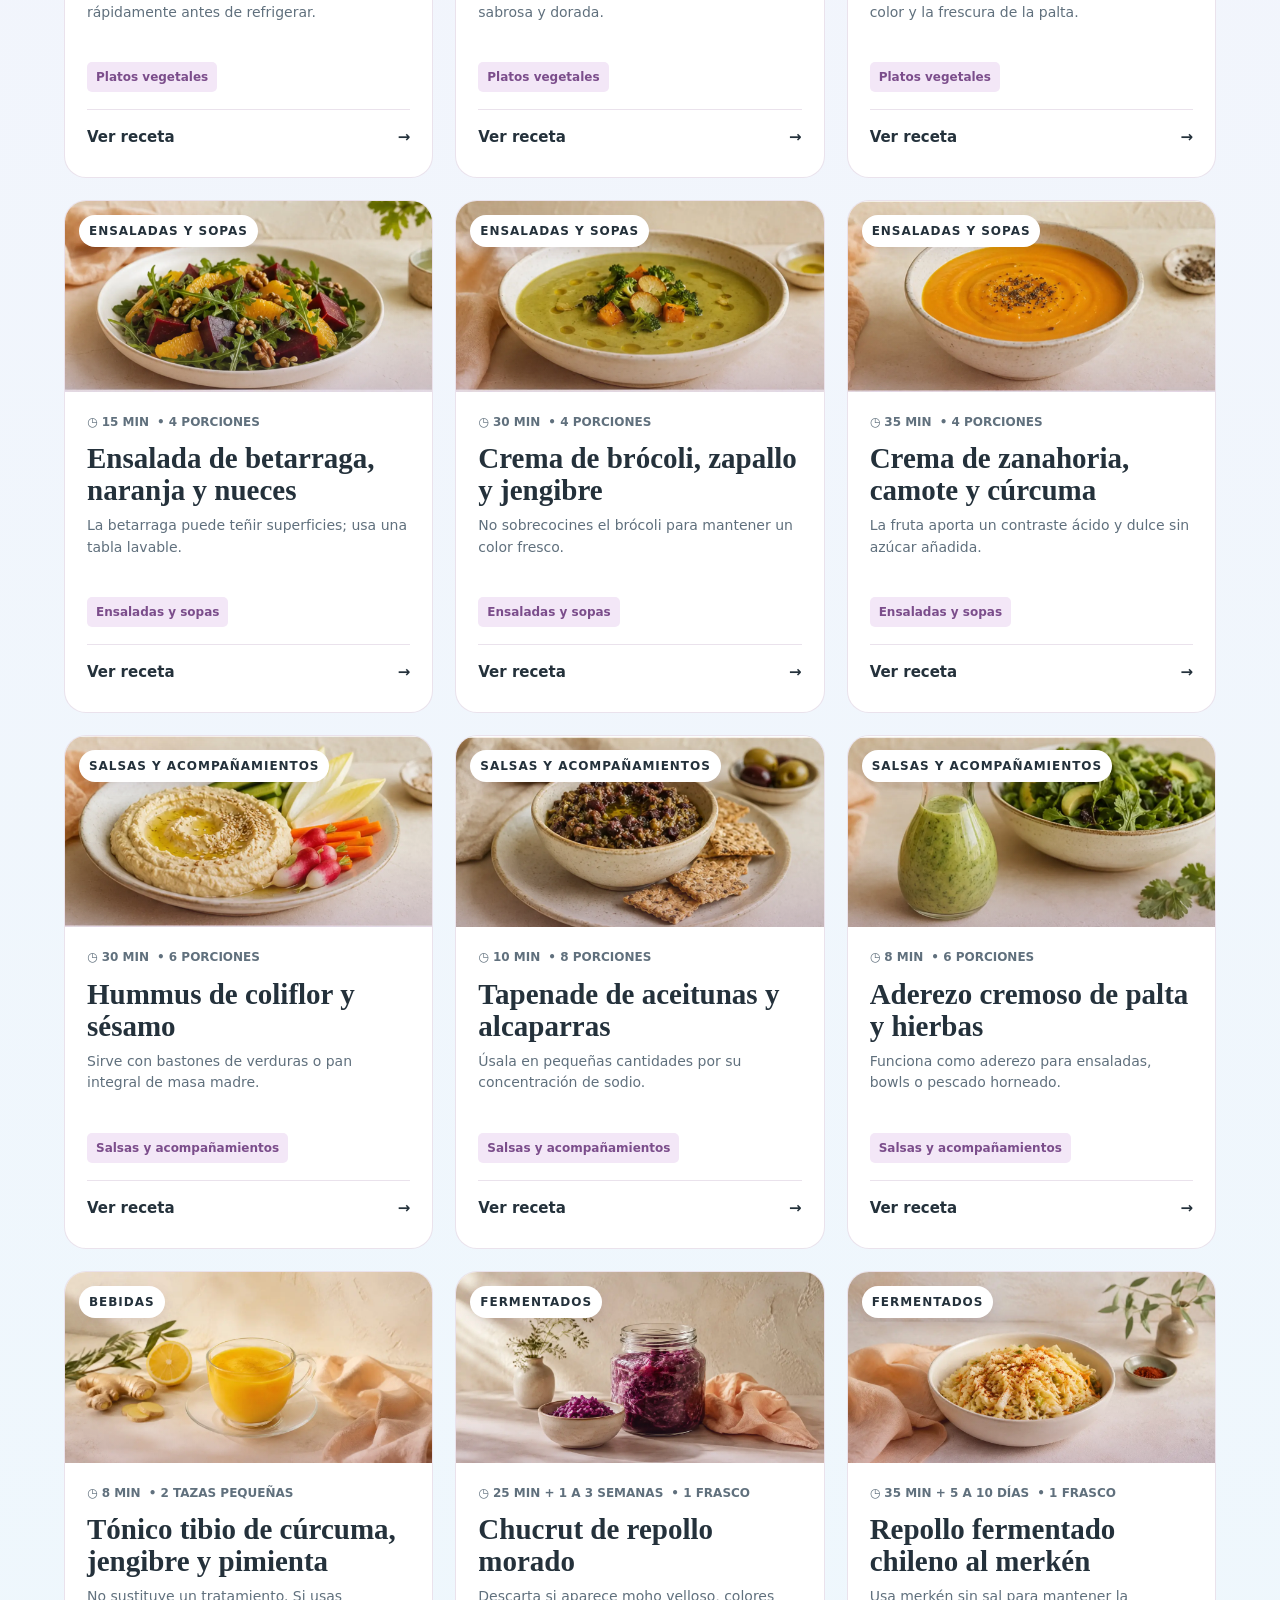
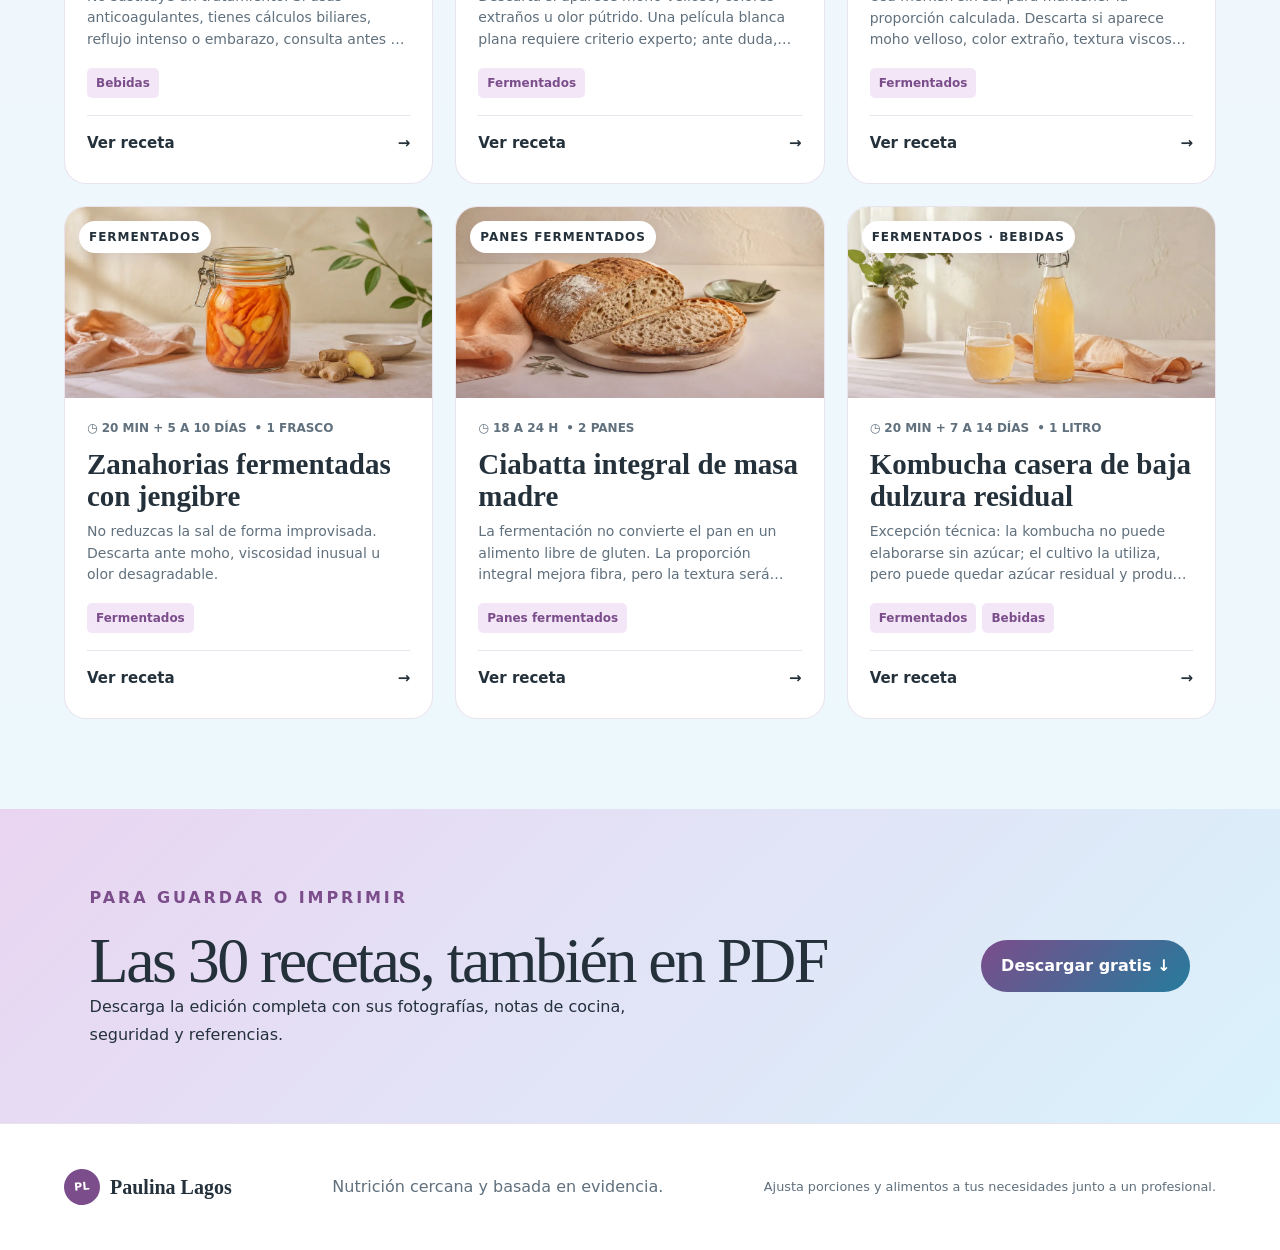
==== commit 9fa07613: "Alinea el recetario con la paleta principal" ====
--- a/recetario/index.html
+++ b/recetario/index.html
@@ -5,12 +5,12 @@
   <meta name="viewport" content="width=device-width, initial-scale=1">
   <title>30 recetas antiinflamatorias | Paulina Lagos</title>
   <meta name="description" content="Recetario de bienestar con 30 preparaciones inspiradas en el patrón mediterráneo: pescados, vegetales, aceite de oliva y fermentados.">
-  <meta name="theme-color" content="#f6f1e7">
+  <meta name="theme-color" content="#fff8fc">
   <meta property="og:title" content="30 recetas antiinflamatorias | Paulina Lagos">
   <meta property="og:description" content="Pescados, vegetales, aceite de oliva y fermentados en un recetario práctico y basado en una pauta mediterránea.">
   <meta property="og:type" content="website">
   <meta property="og:image" content="https://nutripaulilagos.github.io/nutricionfemenina/recetario/og.webp">
-  <link rel="stylesheet" href="styles.css?v=20260904-mediterraneo">
+  <link rel="stylesheet" href="styles.css?v=20260904-marca">
   <script src="app.js?v=20260904-mediterraneo" defer></script>
 </head>
 <body>
--- a/recetario/styles.css
+++ b/recetario/styles.css
@@ -58,36 +58,36 @@
 .grid{display:grid}
 .table{display:table}
 }
-:root{--ink:#34433a;--cream:#f6f0e8;--paper:#fffdf9;--sage:#aebea7;--lime:#e3ebd4;--orange:#e6a17e;--line:#e2d9cf}
+:root{--ink:#24313b;--cream:#fff8fc;--paper:#fff;--sage:#ead5f1;--lime:#f3e7f7;--orange:#70bddf;--line:rgba(123,77,139,.16);--brand:#b985c8;--brand-dark:#7b4d8b;--accent:#70bddf;--muted:#60707d;--soft:#f3e7f7;--shadow:0 18px 45px rgba(68,43,79,.12)}
 *{box-sizing:border-box}
 html{scroll-behavior:smooth}
 body{background:var(--paper);color:var(--ink);font-family:var(--font-sans),sans-serif;margin:0}
 button,input,select{font:inherit}
 a{color:inherit;text-decoration:none}
-.nav{border-bottom:1px solid var(--line);-webkit-backdrop-filter:blur(10px);backdrop-filter:blur(10px);z-index:20;background:#fffdf8f0;justify-content:space-between;align-items:center;height:78px;padding:0 5vw;display:flex;position:sticky;top:0}
+.nav{border-bottom:1px solid var(--line);-webkit-backdrop-filter:blur(10px);backdrop-filter:blur(10px);z-index:20;background:#fffffff0;justify-content:space-between;align-items:center;height:78px;padding:0 5vw;display:flex;position:sticky;top:0}
 .brand{font-family:var(--font-serif);align-items:center;gap:10px;font-size:20px;font-weight:700;display:flex}
-.brand span{background:var(--ink);width:36px;height:36px;color:#fff;border-radius:50%;place-items:center;display:grid;font-family:var(--font-sans);font-size:11px;letter-spacing:.03em;transform:rotate(-5deg)}
+.brand span{background:var(--brand-dark);width:36px;height:36px;color:#fff;border-radius:50%;place-items:center;display:grid;font-family:var(--font-sans);font-size:11px;letter-spacing:.03em;transform:rotate(-5deg)}
 nav{gap:32px;font-size:14px;display:flex}
-.download,.primary{background:var(--ink);color:#fff;border-radius:100px;padding:14px 20px;font-weight:700}
+.download,.primary{background:linear-gradient(135deg,var(--brand-dark),#267b9c);color:#fff;border-radius:100px;padding:14px 20px;font-weight:700}
 .small{padding:11px 16px;font-size:13px}
-.hero{background:var(--cream);grid-template-columns:1.05fr .95fr;min-height:710px;display:grid;overflow:hidden}
+.hero{background:linear-gradient(145deg,#fff8fc,#f3faff);grid-template-columns:1.05fr .95fr;min-height:710px;display:grid;overflow:hidden}
 .hero-copy{padding:100px 5vw 70px}
-.eyebrow{text-transform:uppercase;letter-spacing:.18em;color:#63806a;margin:0 0 18px;font-size:12px;font-weight:800}
+.eyebrow{text-transform:uppercase;letter-spacing:.18em;color:var(--brand-dark);margin:0 0 18px;font-size:12px;font-weight:800}
 .hero h1{font:500 clamp(58px,7vw,104px)/.91 var(--font-serif);letter-spacing:-.055em;margin:0}
-.hero h1 em{color:var(--orange);font-weight:400}
+.hero h1 em{color:var(--brand-dark);font-weight:400}
 .intro{max-width:560px;margin:30px 0;font-size:19px;line-height:1.6}
 .hero-actions{align-items:center;gap:26px;display:flex}
 .text-link{border-bottom:1px solid;font-weight:700}
 .stats{gap:45px;margin-top:70px;display:flex}
 .stats div{flex-direction:column;display:flex}
 .stats strong{font:600 26px var(--font-serif)}
-.stats span{color:#64736f;font-size:12px}
+.stats span{color:var(--muted);font-size:12px}
 .hero-art{background:var(--sage);place-items:center;min-height:620px;display:grid;position:relative}
 .sun{background:var(--lime);border-radius:50%;width:330px;height:330px;position:absolute;top:10%;right:-70px}
 .plate{aspect-ratio:1;z-index:2;background:#f7ddad;border:26px solid #fff;border-radius:50%;grid-template:1fr 1fr/1fr 1fr;place-items:center;width:min(38vw,460px);display:grid;position:relative;transform:rotate(-7deg);box-shadow:0 30px 70px #34544433}
 .food{filter:drop-shadow(0 8px 8px #40532d30);font-size:82px}
 .f5{font-size:68px;position:absolute}
-.leaf{color:#3f684c;font-size:45px;position:absolute}
+.leaf{color:var(--brand-dark);font-size:45px;position:absolute}
 .l1{top:12%;left:8%;transform:rotate(30deg)}
 .l2{color:var(--orange);bottom:12%;right:7%}
 .note{font:600 17px var(--font-serif);z-index:3;background:#fff;border-radius:100px;padding:9px 15px;position:absolute}
@@ -102,69 +102,69 @@
 .formula div:last-child{border:0}
 .formula b{font:500 48px var(--font-serif);color:var(--orange)}
 .formula span{margin:8px 0;font-weight:800}
-.formula small{color:#72807b}
-.recipes-section{background:#eef1e7}
+.formula small{color:var(--muted)}
+.recipes-section{background:linear-gradient(180deg,#f8f1fb,#edf8fd)}
 .section-head{justify-content:space-between;align-items:end;display:flex}
-.section-head>p{color:#6b7b76}
+.section-head>p{color:var(--muted)}
 .tools{flex-wrap:wrap;align-items:center;gap:14px;margin:40px 0 32px;display:flex}
 .search{border:1px solid var(--line);background:#fff;border-radius:100px;flex:1;align-items:center;gap:10px;min-width:280px;height:50px;padding:0 18px;display:flex}
 .search input{background:0 0;border:0;outline:0;width:100%}
 .chips{flex-wrap:wrap;gap:7px;display:flex}
-.chips button,.diet{color:var(--ink);cursor:pointer;background:0 0;border:1px solid #cbd2c2;border-radius:100px;padding:10px 14px}
-.chips button.active{background:var(--ink);color:#fff}
+.chips button,.diet{color:var(--ink);cursor:pointer;background:#fff;border:1px solid var(--line);border-radius:100px;padding:10px 14px}
+.chips button.active{background:var(--brand-dark);color:#fff}
 .diet{gap:8px;font-size:13px;display:flex}
 .diet select{color:var(--ink);background:0 0;border:0;outline:0;font-weight:700}
 .grid{grid-template-columns:repeat(3,1fr);gap:22px;display:grid}
-.card{background:var(--paper);border:1px solid #e1e2da;border-radius:22px;transition:all .25s;overflow:hidden}
-.card:hover{transform:translateY(-5px);box-shadow:0 18px 45px #31513f16}
+.card{background:var(--paper);border:1px solid var(--line);border-radius:22px;transition:all .25s;overflow:hidden}
+.card:hover{transform:translateY(-5px);box-shadow:var(--shadow)}
 .card-art{cursor:pointer;border:0;place-items:center;width:100%;height:210px;display:grid;position:relative}
 .card-art span{filter:drop-shadow(0 12px 10px #263c2830);font-size:94px;transition:all .2s}
 .card:hover .card-art span{transform:scale(1.08)rotate(-4deg)}
 .card-art i{text-transform:uppercase;letter-spacing:.08em;background:#fff;border-radius:100px;padding:7px 10px;font-size:11px;font-style:normal;font-weight:800;position:absolute;top:14px;left:14px}
-.tone-0{background:#dbdfb0}
-.tone-1{background:#f2c59f}
-.tone-2{background:#c6d9c6}
-.tone-3{background:#e4c8dd}
-.tone-4{background:#f0daa0}
-.tone-5{background:#bcd8d2}
+.tone-0{background:#ead5f1}
+.tone-1{background:#d9f2fb}
+.tone-2{background:#f3e7f7}
+.tone-3{background:#eef8fc}
+.tone-4{background:#fbf2fd}
+.tone-5{background:#e7f5fb}
 .card-body{padding:22px}
-.meta{color:#738079;text-transform:uppercase;gap:8px;font-size:11px;font-weight:700;display:flex}
+.meta{color:var(--muted);text-transform:uppercase;gap:8px;font-size:11px;font-weight:700;display:flex}
 .card h3{font:600 27px/1.1 var(--font-serif);margin:12px 0 8px}
-.card p{color:#5f6e69;margin:0;font-size:14px;line-height:1.55}
+.card p{color:var(--muted);margin:0;font-size:14px;line-height:1.55}
 .tags{gap:6px;margin:17px 0;display:flex}
-.tags span{background:#edf0e4;border-radius:5px;padding:6px 9px;font-size:10px;font-weight:800}
+.tags span{color:var(--brand-dark);background:var(--soft);border-radius:5px;padding:6px 9px;font-size:10px;font-weight:800}
 .open{border:0;border-top:1px solid var(--line);cursor:pointer;background:0 0;justify-content:space-between;width:100%;padding:16px 0 0;font-weight:800;display:flex}
 .empty{text-align:center;padding:70px}
 .empty span{font-size:60px}
-.download-band{background:var(--orange);color:#17352d;justify-content:space-between;align-items:center;padding:75px 7vw;display:flex}
-.download-band .eyebrow{color:#17352d}
+.download-band{background:linear-gradient(135deg,#ead5f1,#d9f2fb);color:var(--ink);justify-content:space-between;align-items:center;padding:75px 7vw;display:flex}
+.download-band .eyebrow{color:var(--brand-dark)}
 .download-band p{max-width:600px}
-.light{color:var(--ink);background:#fff}
+.light{color:#fff;background:linear-gradient(135deg,var(--brand-dark),#267b9c)}
 footer{border-top:1px solid var(--line);justify-content:space-between;align-items:center;padding:45px 5vw;display:flex}
-footer p,footer small{color:#72807b}
-.modal-backdrop{z-index:50;background:#17352dc7;place-items:center;padding:25px;display:grid;position:fixed;inset:0}
+footer p,footer small{color:var(--muted)}
+.modal-backdrop{z-index:50;background:#442b4fc7;place-items:center;padding:25px;display:grid;position:fixed;inset:0}
 .modal{background:var(--paper);border-radius:28px;width:min(900px,100%);max-height:92vh;padding:38px;position:relative;overflow:auto}
-.close{cursor:pointer;background:#edf0e4;border:0;border-radius:50%;width:38px;height:38px;font-size:26px;position:absolute;top:16px;right:20px}
+.close{cursor:pointer;color:var(--brand-dark);background:var(--soft);border:0;border-radius:50%;width:38px;height:38px;font-size:26px;position:absolute;top:16px;right:20px}
 .modal-title{align-items:center;gap:24px;padding-right:35px;display:flex}
 .modal-title>span{font-size:76px}
 .modal-title h2{font:600 42px/1 var(--font-serif);margin:0 0 10px}
 .modal-title p:last-child{color:#60706a;margin:0}
 .quick{grid-template-columns:repeat(4,1fr);gap:10px;margin:28px 0;display:grid}
-.quick span{text-align:center;background:#edf0e4;border-radius:12px;padding:13px;font-size:12px}
+.quick span{text-align:center;background:var(--soft);border-radius:12px;padding:13px;font-size:12px}
 .quick b{margin-top:5px;display:block}
 .modal-grid{grid-template-columns:.8fr 1.2fr;gap:35px;display:grid}
 .modal h3{font:600 23px var(--font-serif)}
 .modal li{margin-bottom:11px;line-height:1.45}
 .modal ul{padding:0;list-style:none}
-.modal ul li:before{content:"✓";color:var(--orange);margin-right:8px;font-weight:700}
+.modal ul li:before{content:"✓";color:var(--brand-dark);margin-right:8px;font-weight:700}
 .nutrition{background:var(--ink);color:#fff;border-radius:16px;margin-top:20px;padding:20px 24px}
 .nutrition h3{margin:0 0 13px}
 .nutrition>div{grid-template-columns:repeat(5,1fr);gap:10px;display:grid}
 .nutrition span{color:#c8d5cd;font-size:11px}
 .nutrition b{color:#fff;font-size:17px;display:block}
-.details{background:#f5f0e5;border-radius:14px;margin-top:16px;padding:12px 18px;font-size:13px}
+.details{background:linear-gradient(135deg,#fbf2fd,#edf8fd);border-radius:14px;margin-top:16px;padding:12px 18px;font-size:13px}
 .details p{margin:7px 0}
-.details b{color:#3f684c}
+.details b{color:var(--brand-dark)}
 @media (width<=900px){.hero{grid-template-columns:1fr}
 .hero-art{min-height:500px}
 .plate{width:430px}
@@ -206,13 +206,13 @@
 }
 .hero-art{display:block;overflow:hidden}
 .hero-photo{object-fit:cover;width:100%;height:100%;position:absolute;inset:0}
-.hero-art:after{content:"";background:linear-gradient(145deg,#0000 58%,#17352d35);position:absolute;inset:0}
-.note{box-shadow:0 8px 24px #17352d20}
+.hero-art:after{content:"";background:linear-gradient(145deg,#0000 58%,#7b4d8b35);position:absolute;inset:0}
+.note{box-shadow:0 8px 24px rgba(68,43,79,.12)}
 .card-art{height:230px;padding:0;display:block;overflow:hidden}
 .card-art img{object-fit:cover;width:100%;height:100%;transition:transform .45s;display:block}
 .card:hover .card-art img{transform:scale(1.055)}
-.card-art:after{content:"";background:linear-gradient(#0000 55%,#17352d35);position:absolute;inset:0}
-.card-art i{z-index:2;box-shadow:0 5px 14px #17352d18}
+.card-art:after{content:"";background:linear-gradient(#0000 55%,#7b4d8b35);position:absolute;inset:0}
+.card-art i{z-index:2;box-shadow:0 5px 14px rgba(68,43,79,.1)}
 .card-art span{display:none}
 .modal-photo{object-fit:cover;border-radius:28px 28px 0 0;width:calc(100% + 76px);height:340px;margin:-38px -38px 30px;display:block}
 .modal-title>span{display:none}
@@ -220,9 +220,9 @@
 .hero-art{min-height:430px}
 }
 
-.skip-link{position:fixed;top:10px;left:10px;z-index:100;transform:translateY(-160%);background:var(--ink);color:#fff;border-radius:8px;padding:10px 14px}
+.skip-link{position:fixed;top:10px;left:10px;z-index:100;transform:translateY(-160%);background:var(--brand-dark);color:#fff;border-radius:8px;padding:10px 14px}
 .skip-link:focus{transform:translateY(0)}
-button:focus-visible,a:focus-visible,input:focus-visible,select:focus-visible{outline:3px solid var(--orange);outline-offset:3px}
+button:focus-visible,a:focus-visible,input:focus-visible,select:focus-visible{outline:3px solid var(--brand);outline-offset:3px}
 .modal-backdrop[hidden],.empty[hidden]{display:none}
 .modal-open{overflow:hidden}
 noscript{display:block;margin-top:24px;padding:18px;border-radius:12px;background:#fff3cd}
@@ -231,7 +231,7 @@
 /* Edición mediterránea 2026 */
 .hero-note {
   margin: -14px 0 28px;
-  color: #6b746d;
+  color: var(--muted);
   font-size: 14px;
   font-weight: 700;
   letter-spacing: .02em;
@@ -240,14 +240,14 @@
   display: block;
   max-width: 560px;
   margin-top: 22px;
-  color: #6b746d;
+  color: var(--muted);
   font-size: 12px;
   line-height: 1.5;
 }
 .guide-intro {
   max-width: 800px;
   margin: 24px auto 0;
-  color: #5f6e67;
+  color: var(--muted);
   font-size: 17px;
   line-height: 1.75;
 }
@@ -341,7 +341,7 @@
 .details {
   margin-top: 26px;
   padding: 20px 22px;
-  border-left: 4px solid var(--orange);
+  border-left: 4px solid var(--brand);
   font-size: 14px;
   line-height: 1.65;
 }
